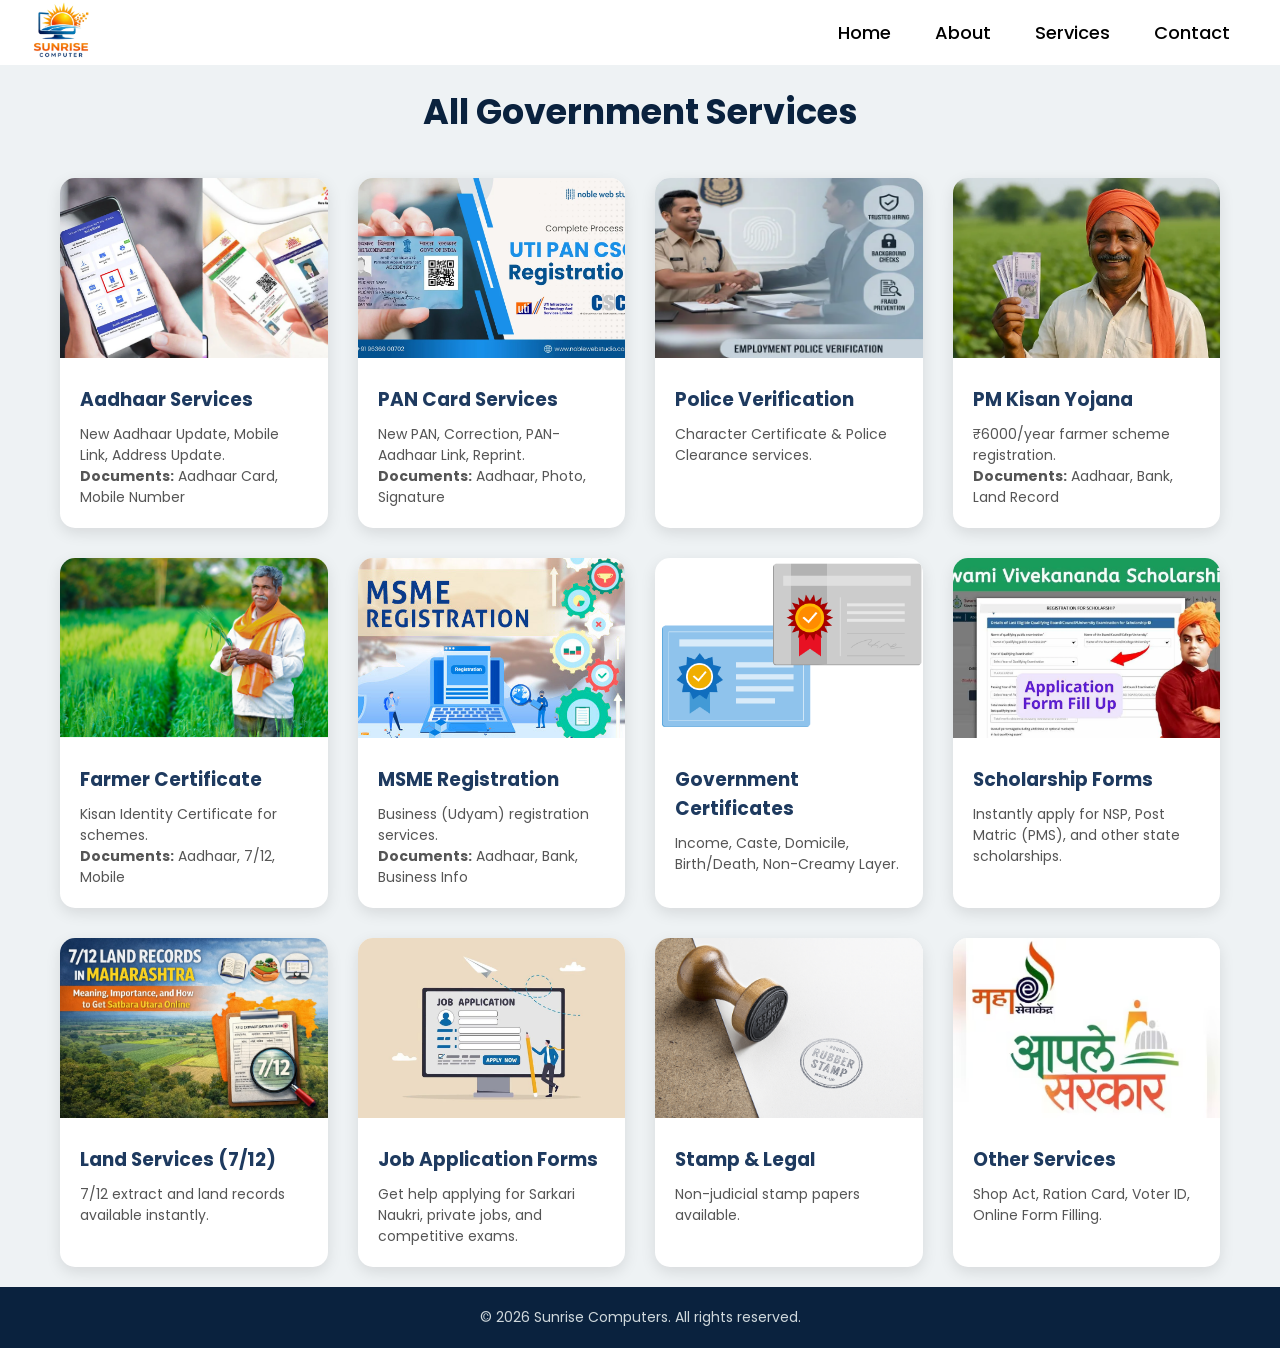
==== government.html @ 06006777 "revised design" ====
<!DOCTYPE html>
<html lang="en">

<head>
  <meta charset="UTF-8">
  <meta name="viewport" content="width=device-width, initial-scale=1.0">
  <title>Government Services - Sunrise Computers</title>
  <link rel="stylesheet" href="css/style.css">
  <link href="https://fonts.googleapis.com/css2?family=Poppins:wght@100;300;400;500;600;700&display=swap"
    rel="stylesheet">
</head>

<body>

  <!-- Navbar -->
  <header class="navbar">
    <img id="logo" src="img/logo.png" alt="logo">

    <nav class="nav-links">
      <a href="index.html">Home</a>
      <a href="index.html#about">About</a>
      <a href="index.html#services">Services</a>
      <a href="index.html#contact">Contact</a>
    </nav>
  </header>

  <!-- Government Services -->
  <section class="printing-grid">
    <h2 class="section-title">All Government Services</h2>

    <div class="printing-container">

      <!-- Aadhaar -->
      <div class="print-card">
        <img src="img/aadhar.jpg" alt="">
        <div class="card-content">
          <h3>Aadhaar Services</h3>
          <p>New Aadhaar Update, Mobile Link, Address Update.</p>
          <p><strong>Documents:</strong> Aadhaar Card, Mobile Number</p>
        </div>
      </div>

      <!-- PAN -->
      <div class="print-card">
        <img src="img/pan.jpg" alt="">
        <div class="card-content">
          <h3>PAN Card Services</h3>
          <p>New PAN, Correction, PAN-Aadhaar Link, Reprint.</p>
          <p><strong>Documents:</strong> Aadhaar, Photo, Signature</p>
        </div>
      </div>

      <!-- Police -->
      <div class="print-card">
        <img src="img/policeverification.jpg" alt="">
        <div class="card-content">
          <h3>Police Verification</h3>
          <p>Character Certificate & Police Clearance services.</p>
        </div>
      </div>

      <!-- PM Kisan -->
      <div class="print-card">
        <img src="img/pmkisan.jpg" alt="">
        <div class="card-content">
          <h3>PM Kisan Yojana</h3>
          <p>₹6000/year farmer scheme registration.</p>
          <p><strong>Documents:</strong> Aadhaar, Bank, Land Record</p>
        </div>
      </div>

      <!-- Farmer -->
      <div class="print-card">
        <img src="img/farmer-certificate.jpg" alt="">
        <div class="card-content">
          <h3>Farmer Certificate</h3>
          <p>Kisan Identity Certificate for schemes.</p>
          <p><strong>Documents:</strong> Aadhaar, 7/12, Mobile</p>
        </div>
      </div>

      <!-- MSME -->
      <div class="print-card">
        <img src="img/MSME-Registration-1-7-2020.jpg" alt="">
        <div class="card-content">
          <h3>MSME Registration</h3>
          <p>Business (Udyam) registration services.</p>
          <p><strong>Documents:</strong> Aadhaar, Bank, Business Info</p>
        </div>
      </div>


      <!-- Certificates -->
      <div class="print-card">
        <img src="img/certificates.png" alt="">
        <div class="card-content">
          <h3>Government Certificates</h3>
          <p>Income, Caste, Domicile, Birth/Death, Non-Creamy Layer.</p>
        </div>
      </div>

      <!-- Scholarship -->
      <div class="print-card">
        <img src="img/scholarship.jpg" alt="">
        <div class="card-content">
          <h3>Scholarship Forms</h3>
          <p>Instantly apply for NSP, Post Matric (PMS), and other state scholarships.</p>
        </div>
      </div>

      <!-- Land -->
      <div class="print-card">
        <img src="img/satbara.jpg" alt="">
        <div class="card-content">
          <h3>Land Services (7/12)</h3>
          <p>7/12 extract and land records available instantly.</p>
        </div>
      </div>

      <!-- Job application-->
      <div class="print-card">
        <img src="img/jobapplication.jpg" alt="">
        <div class="card-content">
          <h3>Job Application Forms</h3>
          <p>Get help applying for Sarkari Naukri, private jobs, and competitive exams.</p>
        </div>
      </div>

      <!-- Stamp -->
      <div class="print-card">
        <img src="img/stamp.jpg" alt="">
        <div class="card-content">
          <h3>Stamp & Legal</h3>
          <p>Non-judicial stamp papers available.</p>
        </div>
      </div>

      <!-- Other -->
      <div class="print-card">
        <img src="img/Aaple-Sarkar-portal.jpeg" alt="">
        <div class="card-content">
          <h3>Other Services</h3>
          <p>Shop Act, Ration Card, Voter ID, Online Form Filling.</p>
        </div>
      </div>

    </div>
  </section>

  <!-- Footer -->
  <footer class="footer">
    <p>© 2026 Sunrise Computers. All rights reserved.</p>
  </footer>
  
  <!-- Bottom nav for mobile -->
<nav class="bottom-nav">

  <a href="index.html#home" class="bottom-nav-item">
    <img src="img/home.svg" alt="">
    <span>Home</span>
  </a>

  <a href="index.html#about" class="bottom-nav-item">
    <img src="img/about-svgrepo-com.svg" alt="">
    <span>About</span>
  </a>

  <a href="index.html#services" class="bottom-nav-item">
    <img src="img/services.svg" alt="">
    <span>Services</span>
  </a>

  <a href="index.html#contact" class="bottom-nav-item">
    <img src="img/contact-book-svgrepo-com.svg" alt="">
    <span>Contact</span>
  </a>

</nav>

</body>

</html>
---- css/style.css ----
html {
  scroll-behavior: smooth;
}

/* Reset */
* {
  margin: 0;
  padding: 0;
  box-sizing: border-box;

}

/* Body */
body {
  background-color: #0a223e;
  color: white;
  overflow-x: hidden;
  font-family: 'Poppins', sans-serif;
  margin: 0;
}
html, body {
  overflow-x: hidden;
}
img {
  max-width: 100%;
  height: auto;
}

/* Navbar */
.navbar {
  display: flex;
  justify-content: space-between;
  align-items: center;
  padding: 0 30px;
  position: fixed;
  width: 100%;
  top: 0;
  background: #ffffff;
  z-index: 1000;
}

#logo {
  height: 65px;
}

/* Nav Links */
.nav-links a {
  margin: 0 20px;
  text-decoration: none;
  color: black;
  font-size: 18px;
  font-weight: 500;
}

.nav-links a:hover {
  color: #4db8ff;
}

/* UPDATES BAR */
.updates-bar {
  display: flex;
  align-items: center;
  background: #3f78a8;
  color: white;
  height: 40px;
  overflow: hidden;
  position: relative;
  top: 65px;
  /* EXACT navbar height */
  width: 100%;
  z-index: 999;

}

/* Left label */
.updates-label {
  background: #0a223e;
  padding: 0 15px;
  font-weight: bold;
  display: flex;
  align-items: center;
  height: 65%;
}

/* Wrapper */
.updates-wrapper {
  overflow: hidden;
  width: 100%;
  position: relative;
}

/* Moving text */
.updates-track {
  display: inline-block;
  white-space: nowrap;
  animation: scrollText 18s linear infinite;
}

.updates-track span {
  margin-right: 80px;
  font-size: 14px;
}

/* Animation */
@keyframes scrollText {
  0% {
    transform: translateX(60%);
  }

  100% {
    transform: translateX(-100%);
  }
}

.updates-wrapper:hover .updates-track {
  animation-play-state: paused;
}

/* ================= HERO SECTION ================= */
.hero {
  display: flex;
  align-items: center;
  justify-content: space-between;
  padding: 0 60px;
  height: calc(100vh - 65px);
  /* subtract navbar height */
  margin-top: 65px;
  /* push below navbar */
  position: relative;
  overflow: hidden;
}

/* Left */
.hero-left {
  max-width: 50%;
}

.hero-left h1 {
  font-size: 50px;
  margin-bottom: 20px;
  line-height: 1.0;
}

.hero-left p {
  font-size: 22px;
  margin-bottom: 30px;
  color: #cfd8dc;
}

/* Button */
.contact-us {
  background-color: #ffffff;
  padding: 8px 16px;
  font-weight: 400;
  border-radius: 5px;
  border: none;
  color: #3375b1;
  cursor: pointer;
  text-decoration: none;
  font-size: 15px;
  transition: all 0.3s ease;
  display: inline-block;
}

.contact-us:hover {
  transform: scale(1.03);
  background-color: #fd5a1b;
  color: white;
}

/* HERO SLIDER BACKGROUND */

/* Slides */
.hero-slide {
  position: absolute;
  width: 100%;
  height: 100%;
  background-size: cover;
  background-position: center;
  opacity: 0;
  transition: opacity 1s ease-in-out;
  top: 0;
  left: 0;
  z-index: 0;
}

.hero-slide.active {
  opacity: 1;
}

/* Overlay */
.hero-overlay {
  position: absolute;
  width: 100%;
  height: 100%;
  background: linear-gradient(to right,
      #22447eb6,
      rgba(10, 34, 62, 0.918));
  top: 0;
  left: 0;
  z-index: 1;
  pointer-events: none;
}

/* Keep your content above */
.hero-content {
  position: relative;
  z-index: 2;
  display: flex;
  align-items: center;
  justify-content: space-between;
  height: 100%;
  /* gap: 0px; */
}

/* Dots */
.dots {
  position: absolute;
  bottom: 25px;
  width: 100%;
  text-align: center;
  z-index: 3;
}

.dot {
  height: 10px;
  width: 10px;
  margin: 0 6px;
  display: inline-block;
  background: #bbb;
  border-radius: 50%;
  cursor: pointer;
}

.dot.active {
  background: white;
}

/* ================= ABOUT SECTION (SECOND PAGE) ================= */
/* About Section */
.about {
  background-color: #eef2f4;
  color: #333;
  padding: 70px 50px;
  min-height: 100vh;
  scroll-margin-top: 30px;
}

/* Main Blue Box */
.about-box {
  background: linear-gradient(135deg, #1e3a5f, #2b6cb0);
  padding: 40px;
  border-radius: 15px;
  max-width: 1100px;
  margin: auto;
  box-shadow: 0 10px 30px rgba(0, 0, 0, 0.5);
}

/* Inner Layout */
.about-content {
  display: flex;
  gap: 40px;
}

/* Left & Right */
.about-left,
.about-right {
  width: 50%;
}

/* Headings */
.about-box h3 {
  margin-bottom: 15px;
  font-size: 22px;
  color: #ffffff;
}

/* Text */
.about-box p {
  font-size: 15px;
  margin-bottom: 15px;
  color: #e0e0e0;
  line-height: 1.6;
}

/* FIX: Center headings */
.section-title {
  text-align: center;
  width: 100%;
  display: block;
  margin: 0 auto 40px;
  color: #0a223e;
  font-size: 35px;
}

/* ===== OWNER SECTION ===== */

/* ===== OWNER HORIZONTAL LAYOUT ===== */

.owner-box {
  display: flex;
  align-items: center;
  gap: 20px;
}
.owner-box h3{
  margin-bottom: 0;
}
/* IMAGE */
.owner-img {
  width: 210px;
  height: 260px;
  object-fit: cover;
  border-radius: 12px;
}

/* TEXT SIDE */
.owner-info {
  text-align: left;
}

/* NAME */
.owner-name {
  font-size: 20px;
  color: white;
  margin-bottom: 5px;
}

/* ROLE */
.owner-role {
  font-size: 13px;
  color: #cfd8dc;
  margin-bottom: 10px;
}

/* DESCRIPTION */
.owner-desc {
  font-size: 14px;
  color: #e0e0e0;
  line-height: 1.4;
}


/* Services section  */

.services-main {
  background: #0a223e;
  padding: 80px 60px;
  scroll-margin-top: 100px;
}

#title-ourservices {
  color: white;
}

.service-box-container {
  display: flex;
  gap: 30px;
  justify-content: center;
}

.service-box {
  width: 45%;
  background: #1e3a5f;
  padding: 40px;
  border-radius: 15px;
  text-align: center;
  box-shadow: 0 10px 25px rgba(0, 0, 0, 0.1);
  transition: 0.3s;
}

.service-box:hover {
  transform: translateY(-10px);
}

.service-box h3 {
  color: white;
  margin-bottom: 15px;
}

.service-box p {
  color: white;
  margin-bottom: 20px;
}

.service-btn {
  display: inline-block;
  padding: 10px 20px;
  background: #2b6cb0;
  color: white;
  border-radius: 5px;
  text-decoration: none;
}

.service-btn:hover {
  background: #fd5a1b;
}

/* GOVERNMENT PAGE */
.gov-section {
  background: #eef2f4;
  padding: 60px;
  height: calc(auto - 65px);
  /* subtract navbar height */
  margin-top: 25px;
}



/* PRINTING PAGE */
/* PRINTING GRID */
.printing-grid {
  background: #eef2f4;
  padding: 20px 60px;
  margin-top: 65px;
}

/* GRID */
.printing-container {
  display: grid;
  grid-template-columns: repeat(4, 1fr);
  gap: 30px;
  max-width: 1200px;
  margin: auto;
  background: #eef2f4;
}

/* CARD */
.print-card {
  background: white;
  border-radius: 15px;
  overflow: hidden;
  box-shadow: 0 5px 15px rgba(0, 0, 0, 0.1);
  transition: 0.3s;
}

/* IMAGE */
.print-card img {
  width: 100%;
  height: 180px;
  object-fit: cover;
}

/* CONTENT */
.card-content {
  padding: 20px;
}

.print-card h3 {
  margin-bottom: 10px;
  color: #1e3a5f;
}

.print-card p {
  color: #555;
  font-size: 14px;
}

/* HOVER */
.print-card:hover {
  transform: translateY(-10px);
  box-shadow: 0 15px 30px rgba(0, 0, 0, 0.2);
}

/* ================= CONTACT SECTION (FOURTH PAGE) ================= */
#contact {
  background-color: #eef2f4;
  color: #333;
  padding: 80px 60px;
  min-height: 100vh;
  scroll-margin-top: 20px;
}

/* Title */
.map-section {
  width: 50%;
}

#contact .section-title {
  text-align: center;
  font-size: 40px;
  margin-bottom: 50px;
  color: #1e3a5f;
}

/* Layout */
.contact-container {
  display: flex;
  gap: 40px;
  align-items: flex-start;
}

/* LEFT BOX */
.contact-box {
  width: 50%;
  background: #f5f7fa;
  padding: 40px;
  border-radius: 15px;
  box-shadow: 0 10px 25px rgba(0, 0, 0, 0.4);
  height: 300px;
}

/* Text inside box */
.contact-box p {
  font-size: 18px;
  margin-bottom: 18px;
  text-align: left;
  display: flex;
  align-items: center;
  gap: 10px;
}

/* First line (location highlight) */
.contact-box p:first-child {
  font-size: 20px;
  font-weight: bold;
  color: #1e3a5f;
}

/* RIGHT SIDE MAP */
.contact-map {
  height: 300px;
  border-radius: 15px;
  overflow: hidden;
  box-shadow: 0 10px 25px rgba(0, 0, 0, 0.4);
  /* position: relative; */
}

/* IMPORTANT: Make iframe fit properly */
.contact-map iframe {
  width: 100%;
  height: 100%;
  border: 0;
}

.map-btn-wrapper {
  display: flex;
  justify-content: flex-end;
  margin-top: 10px;
}

/* BUTTON STYLE */
.map-btn {
  background: #3d6bab;
  color: white;
  padding: 8px 14px;
  border-radius: 6px;
  text-decoration: none;
  font-weight: 500;
}

/* HOVER */
.map-btn:hover {
  background: #fd5a1b;
}

/*================ STAts Section ===============*/

/* STATS SECTION */
.stats-section {
  background: linear-gradient(to right,
      #0a223e,
      #3f78a8);
  padding: 80px 40px;
  text-align: center;
  color: white;

}


/* Container */
.stats-container {
  display: flex;
  justify-content: space-around;
  align-items: center;
  max-width: 1000px;
  margin: auto;
}

/* Each Box */
.stat-box h2 {
  font-size: 50px;
  font-weight: 700;
  margin-bottom: 10px;
}

.stat-box p {
  font-size: 18px;
  color: #d0dbe6;
}



/* ================= FOOTER ================= */
.footer {
  background-color: #0a223e;
  text-align: center;
  padding: 20px;
}


/* Text */
.footer p {
  font-size: 14px;
  color: #cfd8dc;
}

.bottom-nav {
  display: none;
}


/* WHATSAPP FLOAT BUTTON */
.whatsapp-float {
  position: fixed;
  bottom: 30px; /* above bottom nav */
  right: 20px;
  width: 60px;
  height: 60px;
  z-index: 1000;
}

.whatsapp-float img {
  width: 100%;
  height: 100%;
  border-radius: 50%;
  box-shadow: 0 5px 15px rgba(0,0,0,0.3);
}

/* Hover effect */
.whatsapp-float:hover {
  transform: scale(1.1);
  transition: 0.3s;
}

/* ================= MOBILE (MAX 600px) ================= */
@media (max-width: 600px) {

  /* Hide top nav links */
  .nav-links {
    display: none;
  }

  /* Bottom Nav */
  .bottom-nav {
    position: fixed;
    bottom: 0;
    left: 0;
    width: 100%;
    height: 65px;
    background: white;
    display: flex;
    justify-content: space-around;
    align-items: center;
    box-shadow: 0 -2px 10px rgba(0,0,0,0.1);
    z-index: 1000;
  }

  .bottom-nav-item {
    display: flex;
    flex-direction: column;
    align-items: center;
    text-decoration: none;
    color: #444;
    font-size: 12px;
  }

  .bottom-nav-item img {
    width: 20px;
    margin-bottom: 3px;
  }

  .bottom-nav-item.active {
    color: black;
  }

  /* IMPORTANT: prevent content hiding behind nav */
  body {
    padding-bottom: 70px;
  }

  /* ===== UPDATES BAR ===== */
  .updates-track span {
    font-size: 12px;
    margin-right: 40px;
  }
  .updates-bar {
  position: fixed;
  top: 65px;
}

  /* ===== HERO ===== */
  .hero {
    flex-direction: column;
    justify-content: center;
    align-items: center;
    padding: 0 20px;
    height: calc(100vh - 105px);
    text-align: center;
    margin-top: 105px;
    /* navbar (65) + updates bar (40) */
  }

  .hero-left {
    max-width: 100%;
    text-align: center;
  }

  .hero-left h1 {
    font-size: 34px;
    line-height: 1.2;
  }

  .hero-left p {
    font-size: 18px;
  }

  .hero-content {
    top: 0;
    flex-direction: column;
    text-align: center;
    justify-content: center;
  }

  .contact-us {
    margin-top: 10px;
  }

  .hero-slide {
    height: 100%;
  }

  /* ===== ABOUT ===== */
  .about {
    padding: 40px 20px;
    min-height: fit-content;
  }

  .about-content {
    flex-direction: column;
    gap: 20px;
  }

  .about-left,
  .about-right {
    width: 100%;
  }
   .about-box{
    padding: 40px 20px;
   }
   .about-box h3{
    font-size: 18px;
   }
  .about-box p {
    font-size: 12px;
  }

  /* ===== OWNER MOBILE FIX ===== */

.owner-box {
  flex-direction: column;
  text-align: center;
}

.owner-info {
  text-align: center;
}

.owner-img {
  width: 120px;
  height: 150px;
}

  /* ===== SERVICES ===== */
  .services-main {
    padding: 40px 20px;
  }

  .service-box-container {
    flex-direction: column;
  }

  .service-box {
    width: 100%;
  }

  .service-box p {
    font-size: 13px;
  }

  /* ===== PRINTING & GOV CARDS ===== */
  .printing-container {
    grid-template-columns: repeat(2, 1fr);
    gap: 15px;
  }
  .printing-grid{
    padding: 20px 20px;
  }

  .print-card img {
    height: 120px;
  }

  .print-card h3 {
    font-size: 14px;
  }

  .print-card p {
    font-size: 12px;
  }

  /* ===== CONTACT ===== */
  #contact {
    padding: 40px 20px;
  }
  #contact h2{
    font-size: 10px;
  }

  .contact-container {
    flex-direction: column;
  }

  .contact-box,
  .map-section {
    width: 100%;
  }

  .contact-box {
    height: auto;
  }

  .contact-box p {
    font-size: 15px;
  }

  /* ===== STATS ===== */
  .stats-section {
    padding: 50px 30px
  }

  .stats-container {
    flex-direction: row;
    gap: 20px;
  }

  .stat-box h2 {
    font-size: 28px;
  }

  .stat-box p {
    font-size: 12px;
  }

  @media (max-width: 600px) {
  .whatsapp-float {
    bottom: 90px; /* above bottom nav */
    right: 15px;
    width: 55px;
    height: 55px;
  }
}
  /* ===== GENERAL TEXT ===== */
  /* .section-title {
    font-size: 24px;
  } */

    .hero-content,
  .about-content,
  .contact-container {
    max-width: 100%;
    overflow: hidden;
  }


}


@media (hover: none) {
  .contact-us:hover,
  .service-box:hover,
  .print-card:hover,
  .service-btn:hover,
  .whatsapp-float:hover {
    transform: none;
    box-shadow: none;
  }
}
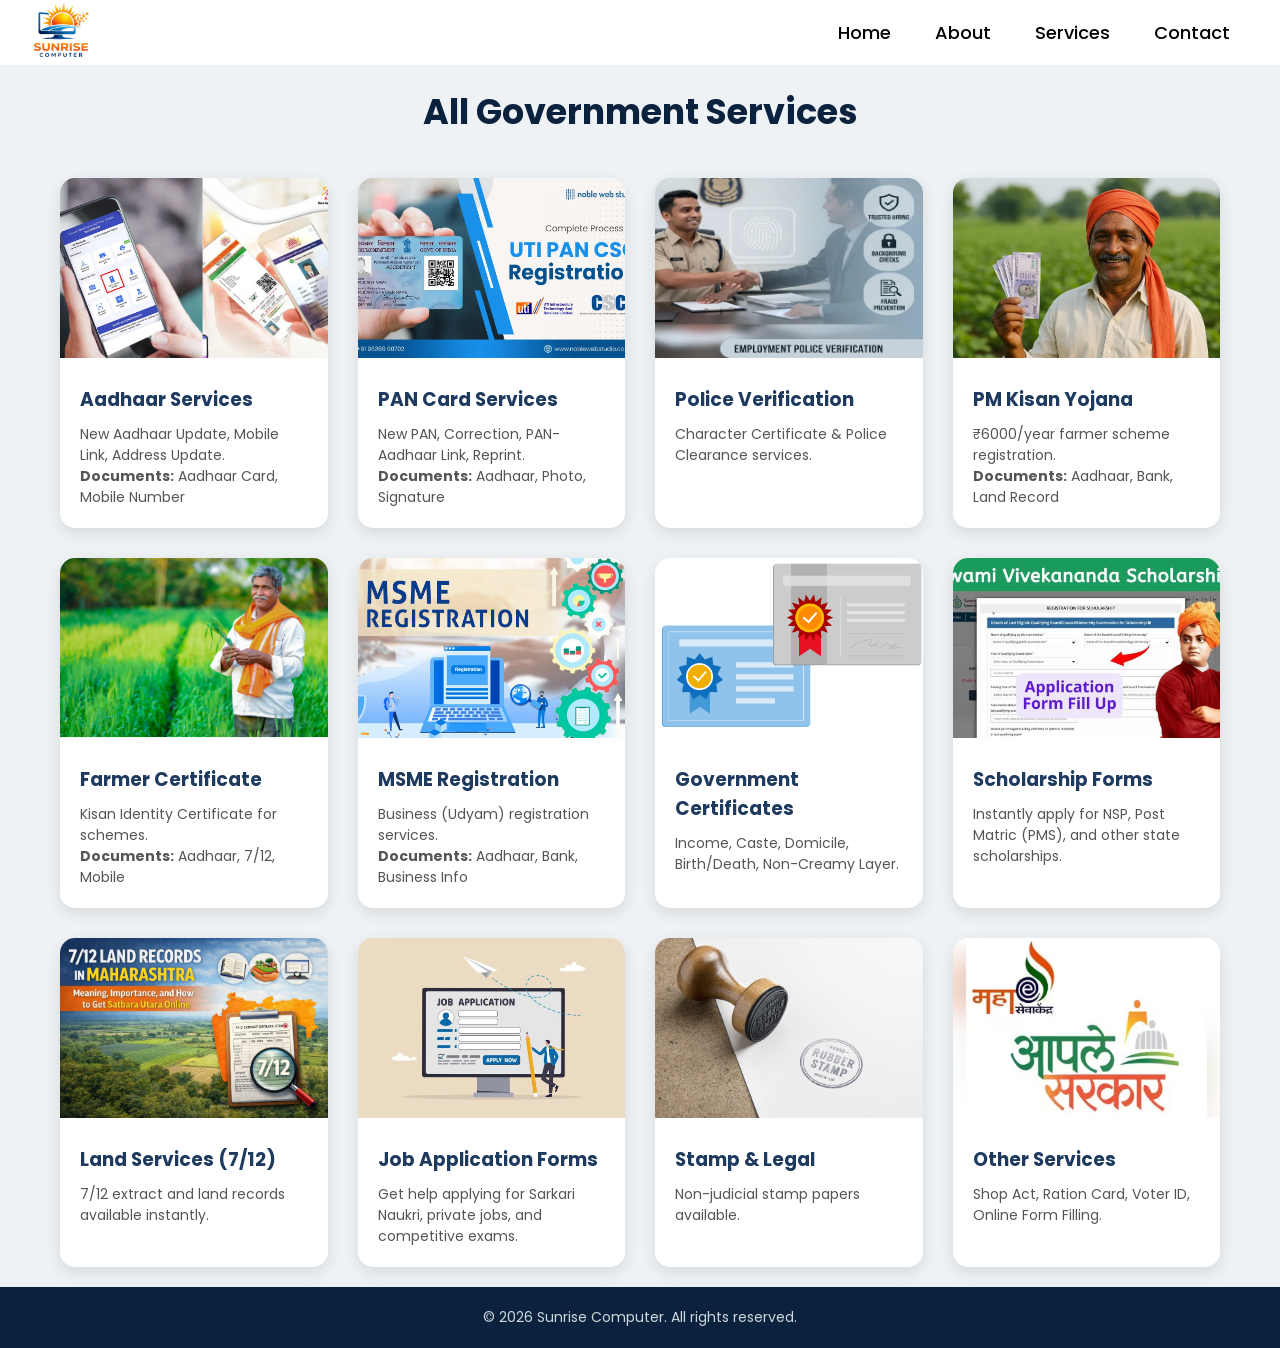
==== commit 71a9a5e6: "made design changes" ====
--- a/government.html
+++ b/government.html
@@ -4,7 +4,7 @@
 <head>
   <meta charset="UTF-8">
   <meta name="viewport" content="width=device-width, initial-scale=1.0">
-  <title>Government Services - Sunrise Computers</title>
+  <title>Government Services - Sunrise Computer</title>
   <link rel="stylesheet" href="css/style.css">
   <link href="https://fonts.googleapis.com/css2?family=Poppins:wght@100;300;400;500;600;700&display=swap"
     rel="stylesheet">
@@ -149,7 +149,7 @@
 
   <!-- Footer -->
   <footer class="footer">
-    <p>© 2026 Sunrise Computers. All rights reserved.</p>
+    <p>© 2026 Sunrise Computer. All rights reserved.</p>
   </footer>
   
   <!-- Bottom nav for mobile -->
--- a/css/style.css
+++ b/css/style.css
@@ -55,6 +55,9 @@
 .nav-links a:hover {
   color: #4db8ff;
 }
+.call-btn {
+  display: none;
+}
 
 /* UPDATES BAR */
 .updates-bar {
@@ -93,7 +96,7 @@
 .updates-track {
   display: inline-block;
   white-space: nowrap;
-  animation: scrollText 18s linear infinite;
+  animation: scrollText 20s linear infinite;
 }
 
 .updates-track span {
@@ -639,7 +642,15 @@
   .nav-links {
     display: none;
   }
-
+   .call-btn {
+    display: block;
+  background: #2b6cb0;
+  color: white;
+  padding: 6px 12px;
+  border-radius: 6px;
+  font-size: 13px;
+  text-decoration: none;
+}
   /* Bottom Nav */
   .bottom-nav {
     position: fixed;
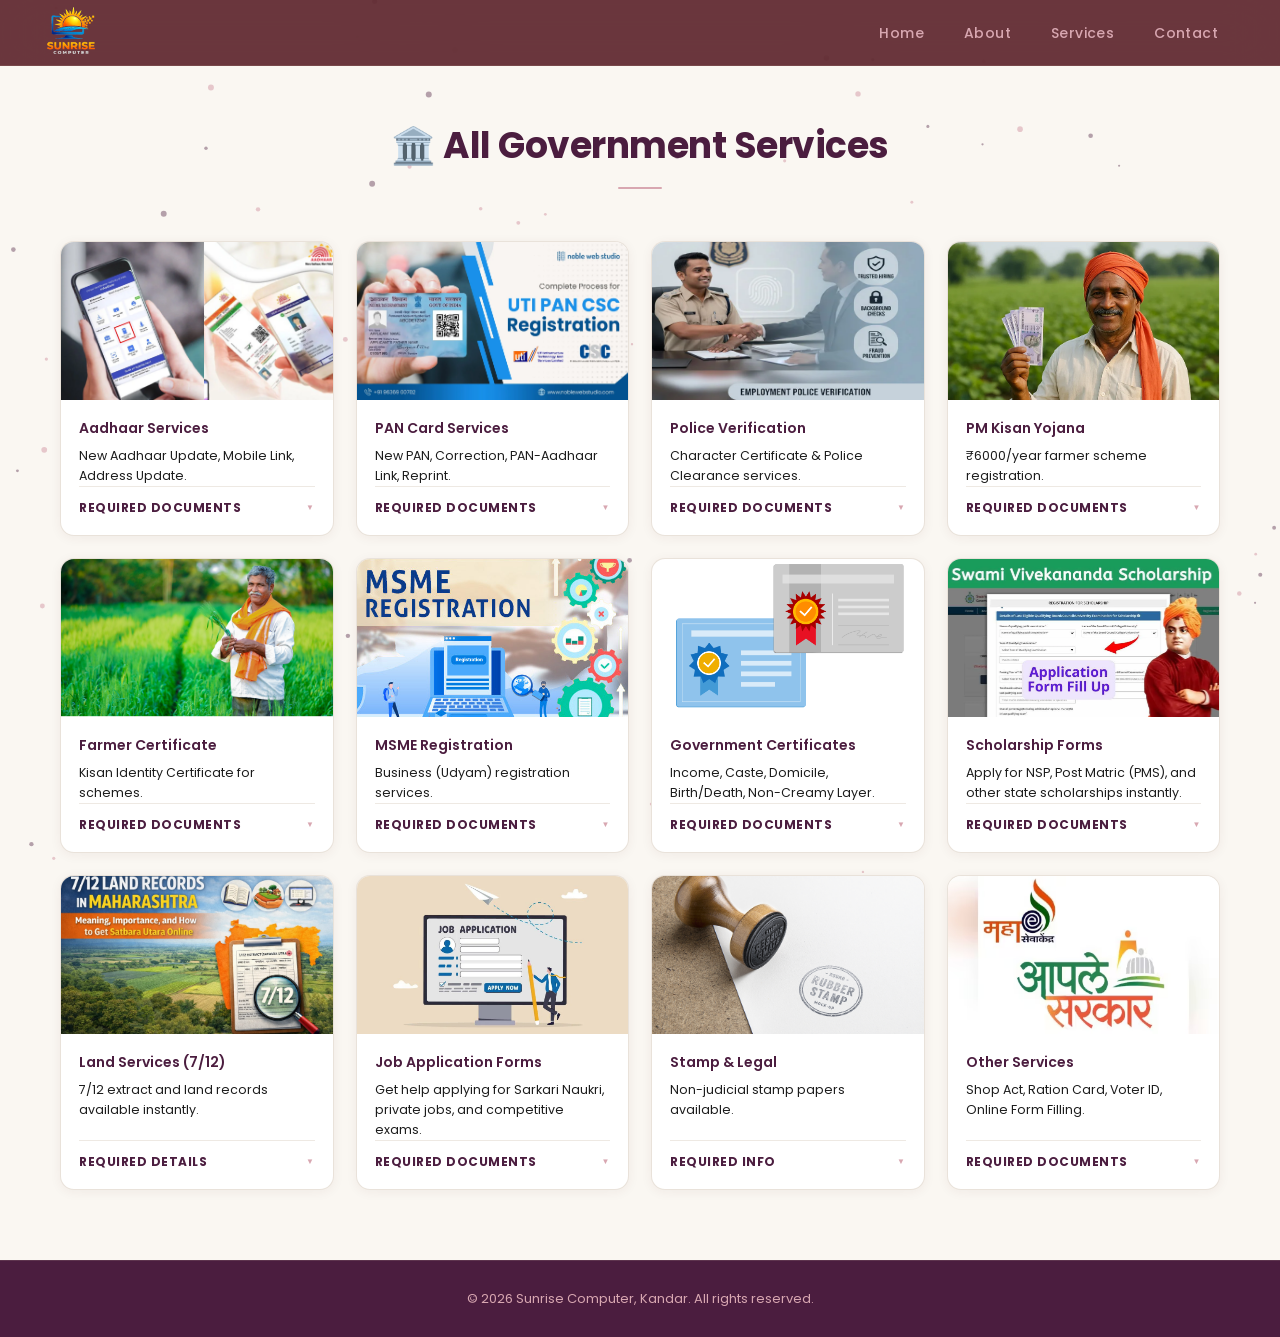
==== commit d709fc74: "changed colour pallete" ====
--- a/government.html
+++ b/government.html
@@ -4,143 +4,235 @@
 <head>
   <meta charset="UTF-8">
   <meta name="viewport" content="width=device-width, initial-scale=1.0">
-  <title>Government Services - Sunrise Computer</title>
+  <title>Government Services — Sunrise Computer, Kandar</title>
+  <meta name="description"
+    content="Government services at Sunrise Computer Kandar — Aadhaar, PAN, PM Kisan, MSME, Certificates, Scholarships, Police Verification and more.">
   <link rel="stylesheet" href="css/style.css">
-  <link href="https://fonts.googleapis.com/css2?family=Poppins:wght@100;300;400;500;600;700&display=swap"
-    rel="stylesheet">
+  <link href="https://fonts.googleapis.com/css2?family=Poppins:wght@300;400;500;600;700&display=swap" rel="stylesheet">
 </head>
 
 <body>
+
+  <!-- Gravity particles background canvas -->
+  <canvas id="gravity-bg"></canvas>
+
 
   <!-- Navbar -->
   <header class="navbar">
-    <img id="logo" src="img/logo.png" alt="logo">
-
+    <img id="logo" src="img/logo1.png" alt="Sunrise Computer Logo">
     <nav class="nav-links">
       <a href="index.html">Home</a>
       <a href="index.html#about">About</a>
       <a href="index.html#services">Services</a>
       <a href="index.html#contact">Contact</a>
     </nav>
+    <a href="tel:+919145193635" class="call-btn">📞 Call</a>
   </header>
 
-  <!-- Government Services -->
+  <!-- Government Services Grid -->
   <section class="printing-grid">
-    <h2 class="section-title">All Government Services</h2>
+    <h2 class="section-title" data-animate>🏛️ All Government Services</h2>
 
     <div class="printing-container">
 
       <!-- Aadhaar -->
-      <div class="print-card">
-        <img src="img/aadhar.jpg" alt="">
+      <div class="print-card" data-animate data-delay="1">
+        <img src="img/aadhar.jpg" alt="Aadhaar Services">
         <div class="card-content">
           <h3>Aadhaar Services</h3>
           <p>New Aadhaar Update, Mobile Link, Address Update.</p>
-          <p><strong>Documents:</strong> Aadhaar Card, Mobile Number</p>
+          <details class="card-details">
+            <summary>Required Documents</summary>
+            <ul>
+              <li>Aadhaar Card Copy</li>
+              <li>Linked Mobile Number</li>
+              <li>Proof of Identity/Address (for changes)</li>
+            </ul>
+          </details>
         </div>
       </div>
 
       <!-- PAN -->
-      <div class="print-card">
-        <img src="img/pan.jpg" alt="">
+      <div class="print-card" data-animate data-delay="2">
+        <img src="img/pan.jpg" alt="PAN Card Services">
         <div class="card-content">
           <h3>PAN Card Services</h3>
           <p>New PAN, Correction, PAN-Aadhaar Link, Reprint.</p>
-          <p><strong>Documents:</strong> Aadhaar, Photo, Signature</p>
+          <details class="card-details">
+            <summary>Required Documents</summary>
+            <ul>
+              <li>Aadhaar Card Copy</li>
+              <li>2 Passport Photos</li>
+              <li>Signature Scan</li>
+            </ul>
+          </details>
         </div>
       </div>
 
       <!-- Police -->
-      <div class="print-card">
-        <img src="img/policeverification.jpg" alt="">
+      <div class="print-card" data-animate data-delay="3">
+        <img src="img/policeverification.jpg" alt="Police Verification">
         <div class="card-content">
           <h3>Police Verification</h3>
           <p>Character Certificate & Police Clearance services.</p>
+          <details class="card-details">
+            <summary>Required Documents</summary>
+            <ul>
+              <li>Aadhaar Card</li>
+              <li>Ration Card / Address Proof</li>
+              <li>Passport size Photograph</li>
+            </ul>
+          </details>
         </div>
       </div>
 
       <!-- PM Kisan -->
-      <div class="print-card">
-        <img src="img/pmkisan.jpg" alt="">
+      <div class="print-card" data-animate data-delay="4">
+        <img src="img/pmkisan.jpg" alt="PM Kisan Yojana">
         <div class="card-content">
           <h3>PM Kisan Yojana</h3>
           <p>₹6000/year farmer scheme registration.</p>
-          <p><strong>Documents:</strong> Aadhaar, Bank, Land Record</p>
+          <details class="card-details">
+            <summary>Required Documents</summary>
+            <ul>
+              <li>Aadhaar Card</li>
+              <li>Farmer 7/12 Land Record</li>
+              <li>Bank Passbook & Linked Mobile</li>
+            </ul>
+          </details>
         </div>
       </div>
 
       <!-- Farmer -->
-      <div class="print-card">
-        <img src="img/farmer-certificate.jpg" alt="">
+      <div class="print-card" data-animate data-delay="1">
+        <img src="img/farmer-certificate.jpg" alt="Farmer Certificate">
         <div class="card-content">
           <h3>Farmer Certificate</h3>
           <p>Kisan Identity Certificate for schemes.</p>
-          <p><strong>Documents:</strong> Aadhaar, 7/12, Mobile</p>
+          <details class="card-details">
+            <summary>Required Documents</summary>
+            <ul>
+              <li>Aadhaar Card</li>
+              <li>7/12 & 8A Land Records</li>
+              <li>Mobile Number</li>
+            </ul>
+          </details>
         </div>
       </div>
 
       <!-- MSME -->
-      <div class="print-card">
-        <img src="img/MSME-Registration-1-7-2020.jpg" alt="">
+      <div class="print-card" data-animate data-delay="2">
+        <img src="img/MSME-Registration-1-7-2020.jpg" alt="MSME Registration">
         <div class="card-content">
           <h3>MSME Registration</h3>
           <p>Business (Udyam) registration services.</p>
-          <p><strong>Documents:</strong> Aadhaar, Bank, Business Info</p>
-        </div>
-      </div>
-
+          <details class="card-details">
+            <summary>Required Documents</summary>
+            <ul>
+              <li>Owner Aadhaar Card</li>
+              <li>PAN Card Copy</li>
+              <li>Business Bank Account Details</li>
+            </ul>
+          </details>
+        </div>
+      </div>
 
       <!-- Certificates -->
-      <div class="print-card">
-        <img src="img/certificates.png" alt="">
+      <div class="print-card" data-animate data-delay="3">
+        <img src="img/certificates.png" alt="Government Certificates">
         <div class="card-content">
           <h3>Government Certificates</h3>
           <p>Income, Caste, Domicile, Birth/Death, Non-Creamy Layer.</p>
+          <details class="card-details">
+            <summary>Required Documents</summary>
+            <ul>
+              <li>Aadhaar Card</li>
+              <li>Ration Card</li>
+              <li>Income/Education Records</li>
+            </ul>
+          </details>
         </div>
       </div>
 
       <!-- Scholarship -->
-      <div class="print-card">
-        <img src="img/scholarship.jpg" alt="">
+      <div class="print-card" data-animate data-delay="4">
+        <img src="img/scholarship.jpg" alt="Scholarship Forms">
         <div class="card-content">
           <h3>Scholarship Forms</h3>
-          <p>Instantly apply for NSP, Post Matric (PMS), and other state scholarships.</p>
+          <p>Apply for NSP, Post Matric (PMS), and other state scholarships instantly.</p>
+          <details class="card-details">
+            <summary>Required Documents</summary>
+            <ul>
+              <li>Aadhaar & Marksheets</li>
+              <li>Income Certificate</li>
+              <li>Caste Certificate</li>
+            </ul>
+          </details>
         </div>
       </div>
 
       <!-- Land -->
-      <div class="print-card">
-        <img src="img/satbara.jpg" alt="">
+      <div class="print-card" data-animate data-delay="1">
+        <img src="img/satbara.jpg" alt="Land Services 7/12">
         <div class="card-content">
           <h3>Land Services (7/12)</h3>
           <p>7/12 extract and land records available instantly.</p>
-        </div>
-      </div>
-
-      <!-- Job application-->
-      <div class="print-card">
-        <img src="img/jobapplication.jpg" alt="">
+          <details class="card-details">
+            <summary>Required Details</summary>
+            <ul>
+              <li>Land Survey Number / Gat Number</li>
+              <li>District, Taluka, and Village name</li>
+            </ul>
+          </details>
+        </div>
+      </div>
+
+      <!-- Job Application -->
+      <div class="print-card" data-animate data-delay="2">
+        <img src="img/jobapplication.jpg" alt="Job Application Forms">
         <div class="card-content">
           <h3>Job Application Forms</h3>
           <p>Get help applying for Sarkari Naukri, private jobs, and competitive exams.</p>
+          <details class="card-details">
+            <summary>Required Documents</summary>
+            <ul>
+              <li>Educational Marksheets</li>
+              <li>Aadhaar Copy</li>
+              <li>Photo & Signature scans</li>
+            </ul>
+          </details>
         </div>
       </div>
 
       <!-- Stamp -->
-      <div class="print-card">
-        <img src="img/stamp.jpg" alt="">
+      <div class="print-card" data-animate data-delay="3">
+        <img src="img/stamp.jpg" alt="Stamp and Legal">
         <div class="card-content">
           <h3>Stamp & Legal</h3>
           <p>Non-judicial stamp papers available.</p>
-        </div>
-      </div>
-
-      <!-- Other -->
-      <div class="print-card">
-        <img src="img/Aaple-Sarkar-portal.jpeg" alt="">
+          <details class="card-details">
+            <summary>Required Info</summary>
+            <ul>
+              <li>Aadhaar details of both parties</li>
+              <li>Purpose of Stamp / Agreement</li>
+            </ul>
+          </details>
+        </div>
+      </div>
+
+      <!-- Other Services -->
+      <div class="print-card" data-animate data-delay="4">
+        <img src="img/Aaple-Sarkar-portal.jpeg" alt="Other Services">
         <div class="card-content">
           <h3>Other Services</h3>
           <p>Shop Act, Ration Card, Voter ID, Online Form Filling.</p>
+          <details class="card-details">
+            <summary>Required Documents</summary>
+            <ul>
+              <li>Aadhaar & identity cards</li>
+              <li>Relevant business / residential proof</li>
+            </ul>
+          </details>
         </div>
       </div>
 
@@ -149,34 +241,26 @@
 
   <!-- Footer -->
   <footer class="footer">
-    <p>© 2026 Sunrise Computer. All rights reserved.</p>
+    <p>© 2026 Sunrise Computer, Kandar. All rights reserved.</p>
   </footer>
-  
-  <!-- Bottom nav for mobile -->
-<nav class="bottom-nav">
-
-  <a href="index.html#home" class="bottom-nav-item">
-    <img src="img/home.svg" alt="">
-    <span>Home</span>
-  </a>
-
-  <a href="index.html#about" class="bottom-nav-item">
-    <img src="img/about-svgrepo-com.svg" alt="">
-    <span>About</span>
-  </a>
-
-  <a href="index.html#services" class="bottom-nav-item">
-    <img src="img/services.svg" alt="">
-    <span>Services</span>
-  </a>
-
-  <a href="index.html#contact" class="bottom-nav-item">
-    <img src="img/contact-book-svgrepo-com.svg" alt="">
-    <span>Contact</span>
-  </a>
-
-</nav>
-
+
+  <!-- Mobile Bottom Nav -->
+  <nav class="bottom-nav">
+    <a href="index.html#home" class="bottom-nav-item">
+      <img src="img/home.svg" alt=""><span>Home</span>
+    </a>
+    <a href="index.html#about" class="bottom-nav-item">
+      <img src="img/about-svgrepo-com.svg" alt=""><span>About</span>
+    </a>
+    <a href="index.html#services" class="bottom-nav-item active">
+      <img src="img/services.svg" alt=""><span>Services</span>
+    </a>
+    <a href="index.html#contact" class="bottom-nav-item">
+      <img src="img/contact-book-svgrepo-com.svg" alt=""><span>Contact</span>
+    </a>
+  </nav>
+
+  <script src="js/script.js"></script>
 </body>
 
 </html>
--- a/css/style.css
+++ b/css/style.css
@@ -1,110 +1,323 @@
+/* ============================================
+   SUNRISE COMPUTER — PREMIUM LUXURY REDESIGN
+   Palette: #4B1D3F · #E8D9C1 · #D8A7B1 · #1B1B1B
+   ============================================ */
+
+/* ===== VARIABLES ===== */
+:root {
+  --wine: #4B1D3F;
+  /* Burgundy */
+  --wine-mid: #1B1B1B;
+  /* Off Black */
+  --taupe: #D8A7B1;
+  /* Rose Smoke */
+  --cream: #E8D9C1;
+  /* Nude */
+  --cream-soft: #FAF7F2;
+  /* Cream soft light bg */
+  --gold: #D8A7B1;
+  /* Accent / gold accent role using Rose Smoke */
+  --white: #ffffff;
+
+  --text-on-dark: #E8D9C1;
+  --text-sub-dark: #D8A7B1;
+  --text-on-light: #4B1D3F;
+  --text-sub-light: #1B1B1B;
+
+  --radius: 14px;
+  --ease: cubic-bezier(0.4, 0, 0.2, 1);
+  --trans: 0.35s var(--ease);
+}
+
+/* ===== BASE ===== */
 html {
   scroll-behavior: smooth;
 }
 
-/* Reset */
 * {
   margin: 0;
   padding: 0;
   box-sizing: border-box;
-
-}
-
-/* Body */
+}
+
 body {
-  background-color: #0a223e;
-  color: white;
+  background: var(--cream-soft);
+  color: var(--text-on-light);
+  font-family: 'Poppins', sans-serif;
   overflow-x: hidden;
-  font-family: 'Poppins', sans-serif;
-  margin: 0;
-}
-html, body {
+}
+
+html,
+body {
   overflow-x: hidden;
 }
+
 img {
   max-width: 100%;
   height: auto;
 }
 
-/* Navbar */
+::-webkit-scrollbar {
+  width: 5px;
+}
+
+::-webkit-scrollbar-track {
+  background: var(--wine);
+}
+
+::-webkit-scrollbar-thumb {
+  background: var(--gold);
+  border-radius: 3px;
+}
+
+/* ============================================
+   ░░░ LOADER / SPLASH SCREEN ░░░
+   ============================================ */
+.loader-screen {
+  position: fixed;
+  inset: 0;
+  background: rgba(86, 28, 36, 1);
+  ;
+  z-index: 9999;
+  display: flex;
+  align-items: center;
+  justify-content: center;
+  flex-direction: column;
+  transition: opacity 0.75s var(--ease), visibility 0.75s var(--ease);
+  overflow: hidden;
+}
+
+/* Clean space behind loader */
+
+
+.loader-screen.loader-exit {
+  opacity: 0;
+  visibility: hidden;
+  pointer-events: none;
+}
+
+.loader-content {
+  display: flex;
+  flex-direction: column;
+  align-items: center;
+  gap: 10px;
+  position: relative;
+  z-index: 1;
+}
+
+.loader-logo {
+  width: 120px;
+  height: 120px;
+  object-fit: contain;
+  border-radius: 16px;
+  margin-bottom: 16px;
+  filter: brightness(1.1) drop-shadow(0 0 20px rgba(212, 170, 112, 0.5));
+  animation: loaderLogoPulse 3s ease-in-out infinite;
+}
+
+@keyframes loaderLogoPulse {
+
+  0%,
+  100% {
+    transform: scale(1);
+    filter: brightness(1.1) drop-shadow(0 0 20px rgba(212, 170, 112, 0.5));
+  }
+
+  50% {
+    transform: scale(1.05);
+    filter: brightness(1.2) drop-shadow(0 0 30px rgba(212, 170, 112, 0.7));
+  }
+}
+
+.loader-title {
+  font-size: 32px;
+  font-weight: 700;
+  letter-spacing: 5px;
+  color: var(--cream);
+  text-transform: uppercase;
+  text-align: center;
+}
+
+.loader-subtitle {
+  font-size: 12px;
+  font-weight: 400;
+  letter-spacing: 6px;
+  color: var(--taupe);
+  text-transform: uppercase;
+  margin-bottom: 40px;
+}
+
+/* Progress bar track */
+.loader-bar-wrapper {
+  width: 280px;
+  height: 2px;
+  background: rgba(232, 216, 196, 0.15);
+  border-radius: 2px;
+  overflow: hidden;
+  position: relative;
+}
+
+/* Progress bar fill */
+.loader-bar-fill {
+  height: 100%;
+  width: 0%;
+  background: linear-gradient(90deg, var(--gold), var(--cream));
+  border-radius: 2px;
+  transition: width 0.04s linear;
+  box-shadow: 0 0 12px rgba(212, 170, 112, 0.6);
+}
+
+/* Shimmering glow on the bar */
+.loader-bar-fill::after {
+  content: '';
+  position: absolute;
+  top: 0;
+  right: 0;
+  width: 40px;
+  height: 100%;
+  background: linear-gradient(to right, transparent, rgba(255, 255, 255, 0.5), transparent);
+  animation: barShimmer 1.2s ease-in-out infinite;
+}
+
+@keyframes barShimmer {
+  0% {
+    opacity: 0;
+    transform: translateX(-20px);
+  }
+
+  50% {
+    opacity: 1;
+  }
+
+  100% {
+    opacity: 0;
+    transform: translateX(20px);
+  }
+}
+
+.loader-percent {
+  font-size: 12px;
+  color: var(--taupe);
+  letter-spacing: 2px;
+  margin-top: 10px;
+  font-weight: 500;
+}
+
+/* ============================================
+   NAVBAR
+   ============================================ */
 .navbar {
   display: flex;
   justify-content: space-between;
   align-items: center;
-  padding: 0 30px;
+  padding: 0 44px;
   position: fixed;
   width: 100%;
   top: 0;
-  background: #ffffff;
+  height: 66px;
+  background: rgba(86, 28, 36, 0.88);
+  backdrop-filter: blur(24px);
+  -webkit-backdrop-filter: blur(24px);
+  border-bottom: 1px solid rgba(199, 183, 163, 0.15);
   z-index: 1000;
+  transition: background var(--trans), box-shadow var(--trans);
+}
+
+.navbar.scrolled {
+  background: rgba(86, 28, 36, 0.98);
+  box-shadow: 0 2px 30px rgba(0, 0, 0, 0.4);
 }
 
 #logo {
-  height: 65px;
-}
-
-/* Nav Links */
+  height: 52px;
+  filter: brightness(1.05);
+}
+
 .nav-links a {
-  margin: 0 20px;
+  margin: 0 18px;
   text-decoration: none;
-  color: black;
-  font-size: 18px;
+  color: var(--taupe);
+  font-size: 14px;
   font-weight: 500;
+  letter-spacing: 0.4px;
+  position: relative;
+  transition: color var(--trans);
+}
+
+.nav-links a::after {
+  content: '';
+  position: absolute;
+  bottom: -4px;
+  left: 0;
+  width: 0;
+  height: 1.5px;
+  background: var(--gold);
+  border-radius: 1px;
+  transition: width var(--trans);
 }
 
 .nav-links a:hover {
-  color: #4db8ff;
-}
+  color: var(--cream);
+}
+
+.nav-links a:hover::after {
+  width: 100%;
+}
+
 .call-btn {
   display: none;
 }
 
-/* UPDATES BAR */
+/* ============================================
+   UPDATES TICKER
+   ============================================ */
 .updates-bar {
   display: flex;
   align-items: center;
-  background: #3f78a8;
-  color: white;
-  height: 40px;
+  background: var(--wine-mid);
+  height: 36px;
   overflow: hidden;
   position: relative;
-  top: 65px;
-  /* EXACT navbar height */
+  top: 66px;
   width: 100%;
   z-index: 999;
-
-}
-
-/* Left label */
+  border-bottom: 1px solid rgba(212, 170, 112, 0.2);
+}
+
 .updates-label {
-  background: #0a223e;
-  padding: 0 15px;
-  font-weight: bold;
+  background: var(--gold);
+  color: var(--wine);
+  padding: 0 14px;
+  font-weight: 700;
+  font-size: 11px;
   display: flex;
   align-items: center;
-  height: 65%;
-}
-
-/* Wrapper */
+  height: 100%;
+  white-space: nowrap;
+  letter-spacing: 1px;
+  text-transform: uppercase;
+}
+
 .updates-wrapper {
   overflow: hidden;
   width: 100%;
-  position: relative;
-}
-
-/* Moving text */
+  -webkit-mask-image: linear-gradient(to right, transparent, black 5%, black 95%, transparent);
+  mask-image: linear-gradient(to right, transparent, black 5%, black 95%, transparent);
+}
+
 .updates-track {
   display: inline-block;
   white-space: nowrap;
-  animation: scrollText 20s linear infinite;
+  animation: scrollText 28s linear infinite;
 }
 
 .updates-track span {
-  margin-right: 80px;
-  font-size: 14px;
-}
-
-/* Animation */
+  margin-right: 90px;
+  font-size: 12px;
+  color: var(--cream);
+  letter-spacing: 0.3px;
+}
+
 @keyframes scrollText {
   0% {
     transform: translateX(60%);
@@ -119,61 +332,108 @@
   animation-play-state: paused;
 }
 
-/* ================= HERO SECTION ================= */
+/* ============================================
+   HERO — DARK FULL SCREEN
+   ============================================ */
 .hero {
   display: flex;
   align-items: center;
-  justify-content: space-between;
-  padding: 0 60px;
-  height: calc(100vh - 65px);
-  /* subtract navbar height */
-  margin-top: 65px;
-  /* push below navbar */
+  padding: 0 80px;
+  height: 100vh;
+  margin-top: 66px;
   position: relative;
   overflow: hidden;
-}
-
-/* Left */
-.hero-left {
-  max-width: 50%;
-}
-
-.hero-left h1 {
-  font-size: 50px;
-  margin-bottom: 20px;
-  line-height: 1.0;
-}
-
-.hero-left p {
-  font-size: 22px;
-  margin-bottom: 30px;
-  color: #cfd8dc;
-}
-
-/* Button */
-.contact-us {
-  background-color: #ffffff;
-  padding: 8px 16px;
-  font-weight: 400;
-  border-radius: 5px;
-  border: none;
-  color: #3375b1;
-  cursor: pointer;
-  text-decoration: none;
-  font-size: 15px;
-  transition: all 0.3s ease;
-  display: inline-block;
-}
-
-.contact-us:hover {
-  transform: scale(1.03);
-  background-color: #fd5a1b;
-  color: white;
-}
-
-/* HERO SLIDER BACKGROUND */
-
-/* Slides */
+  background: var(--wine);
+}
+
+/* ---- Animated Background ---- */
+.hero-bg-animation {
+  position: absolute;
+  inset: 0;
+  z-index: 0;
+  pointer-events: none;
+  overflow: hidden;
+}
+
+
+
+/* Glowing blobs */
+.blob {
+  position: absolute;
+  border-radius: 50%;
+  filter: blur(100px);
+  opacity: 0.45;
+  will-change: transform;
+}
+
+.blob-1 {
+  width: 600px;
+  height: 600px;
+  background: radial-gradient(circle, #6D2932 0%, transparent 70%);
+  top: -150px;
+  right: -120px;
+  animation: blobFloat1 14s ease-in-out infinite alternate;
+}
+
+.blob-2 {
+  width: 400px;
+  height: 400px;
+  background: radial-gradient(circle, rgba(212, 170, 112, 0.15) 0%, transparent 70%);
+  bottom: -80px;
+  left: -60px;
+  animation: blobFloat2 10s ease-in-out infinite alternate;
+}
+
+.blob-3 {
+  width: 280px;
+  height: 280px;
+  background: radial-gradient(circle, #6D2932 0%, transparent 70%);
+  top: 50%;
+  left: 45%;
+  animation: blobFloat3 18s ease-in-out infinite alternate;
+}
+
+@keyframes blobFloat1 {
+  0% {
+    transform: translate(0, 0) scale(1);
+  }
+
+  100% {
+    transform: translate(-40px, 80px) scale(1.1);
+  }
+}
+
+@keyframes blobFloat2 {
+  0% {
+    transform: translate(0, 0) scale(1);
+  }
+
+  100% {
+    transform: translate(50px, -50px) scale(1.12);
+  }
+}
+
+@keyframes blobFloat3 {
+  0% {
+    transform: translate(0, 0) scale(1);
+  }
+
+  100% {
+    transform: translate(-30px, 40px) scale(0.9);
+  }
+}
+
+/* Dot grid */
+.hero-bg-animation::after {
+  content: '';
+  position: absolute;
+  inset: 0;
+  background-image: radial-gradient(circle, rgba(232, 216, 196, 0.1) 1px, transparent 1px);
+  background-size: 36px 36px;
+  z-index: 1;
+}
+
+/* Hero Slide Show Layout */
 .hero-slide {
   position: absolute;
   width: 100%;
@@ -181,488 +441,1036 @@
   background-size: cover;
   background-position: center;
   opacity: 0;
-  transition: opacity 1s ease-in-out;
+  transition: opacity 1.2s ease-in-out;
   top: 0;
   left: 0;
   z-index: 0;
+  transform: scale(1.08);
+  display: block;
 }
 
 .hero-slide.active {
   opacity: 1;
-}
-
-/* Overlay */
+  animation: kenBurns 10s ease-in-out infinite alternate;
+}
+
+@keyframes kenBurns {
+  0% {
+    transform: scale(1.08);
+  }
+
+  100% {
+    transform: scale(1.0);
+  }
+}
+
 .hero-overlay {
   position: absolute;
-  width: 100%;
-  height: 100%;
-  background: linear-gradient(to right,
-      #22447eb6,
-      rgba(10, 34, 62, 0.918));
-  top: 0;
-  left: 0;
+  inset: 0;
+  background: rgba(27, 27, 27, 0.7);
+  /* Dark overlay for readability */
   z-index: 1;
   pointer-events: none;
-}
-
-/* Keep your content above */
+  display: block;
+}
+
+.hero-glow-orb {
+  display: none;
+}
+
+.dots {
+  position: absolute;
+  bottom: 34px;
+  width: 100%;
+  text-align: center;
+  z-index: 3;
+  display: block;
+}
+
+.dot {
+  height: 8px;
+  width: 8px;
+  margin: 0 5px;
+  display: inline-block;
+  background: rgba(232, 216, 196, 0.45);
+  border-radius: 50%;
+  cursor: pointer;
+  transition: all var(--trans);
+}
+
+.dot.active {
+  background: var(--gold);
+  width: 24px;
+  border-radius: 4px;
+  box-shadow: 0 0 8px var(--gold);
+}
+
+
 .hero-content {
   position: relative;
   z-index: 2;
   display: flex;
   align-items: center;
-  justify-content: space-between;
   height: 100%;
-  /* gap: 0px; */
-}
-
-/* Dots */
-.dots {
+  width: 100%;
+}
+
+.hero-left {
+  max-width: 620px;
+}
+
+/* Eyebrow tag */
+.hero-tag {
+  display: inline-flex;
+  align-items: center;
+  gap: 8px;
+  background: rgba(212, 170, 112, 0.12);
+  border: 1px solid rgba(212, 170, 112, 0.35);
+  color: var(--gold);
+  font-size: 11px;
+  font-weight: 600;
+  letter-spacing: 2px;
+  text-transform: uppercase;
+  padding: 6px 18px;
+  border-radius: 50px;
+  margin-bottom: 28px;
+}
+
+.hero-left h1 {
+  font-size: 62px;
+  font-weight: 700;
+  line-height: 1.05;
+  margin-bottom: 22px;
+  color: var(--cream);
+  letter-spacing: -1.5px;
+}
+
+.hero-left h1 span {
+  color: var(--gold);
+}
+
+.hero-left p {
+  font-size: 16px;
+  margin-bottom: 44px;
+  color: var(--cream);
+  line-height: 1.8;
+  max-width: 480px;
+}
+
+.contact-us {
+  display: inline-flex;
+  align-items: center;
+  gap: 8px;
+  background: var(--gold);
+  color: var(--wine);
+  padding: 15px 36px;
+  font-weight: 700;
+  font-size: 13px;
+  letter-spacing: 0.5px;
+  border-radius: 50px;
+  text-decoration: none;
+  transition: all var(--trans);
+  box-shadow: 0 4px 24px rgba(212, 170, 112, 0.4);
+  position: relative;
+  overflow: hidden;
+}
+
+.contact-us::before {
+  content: '';
   position: absolute;
-  bottom: 25px;
-  width: 100%;
-  text-align: center;
+  top: -50%;
+  left: -60%;
+  width: 50%;
+  height: 200%;
+  background: rgba(255, 255, 255, 0.3);
+  transform: skewX(-20deg);
+  transition: left 0.5s ease;
+}
+
+.contact-us:hover::before {
+  left: 140%;
+}
+
+.contact-us:hover {
+  background: var(--cream);
+  transform: translateY(-3px);
+  box-shadow: 0 12px 36px rgba(212, 170, 112, 0.5);
+}
+
+/* Scroll hint */
+.scroll-hint {
+  position: absolute;
+  bottom: 34px;
+  left: 50%;
+  transform: translateX(-50%);
   z-index: 3;
-}
-
-.dot {
-  height: 10px;
-  width: 10px;
-  margin: 0 6px;
-  display: inline-block;
-  background: #bbb;
-  border-radius: 50%;
-  cursor: pointer;
-}
-
-.dot.active {
-  background: white;
-}
-
-/* ================= ABOUT SECTION (SECOND PAGE) ================= */
-/* About Section */
-.about {
-  background-color: #eef2f4;
-  color: #333;
-  padding: 70px 50px;
-  min-height: 100vh;
-  scroll-margin-top: 30px;
-}
-
-/* Main Blue Box */
-.about-box {
-  background: linear-gradient(135deg, #1e3a5f, #2b6cb0);
-  padding: 40px;
-  border-radius: 15px;
-  max-width: 1100px;
-  margin: auto;
-  box-shadow: 0 10px 30px rgba(0, 0, 0, 0.5);
-}
-
-/* Inner Layout */
-.about-content {
-  display: flex;
-  gap: 40px;
-}
-
-/* Left & Right */
-.about-left,
-.about-right {
-  width: 50%;
-}
-
-/* Headings */
-.about-box h3 {
-  margin-bottom: 15px;
-  font-size: 22px;
-  color: #ffffff;
-}
-
-/* Text */
-.about-box p {
-  font-size: 15px;
-  margin-bottom: 15px;
-  color: #e0e0e0;
-  line-height: 1.6;
-}
-
-/* FIX: Center headings */
+  display: flex;
+  flex-direction: column;
+  align-items: center;
+  gap: 8px;
+  color: var(--taupe);
+  font-size: 10px;
+  letter-spacing: 2px;
+  text-transform: uppercase;
+}
+
+.scroll-hint-line {
+  width: 1px;
+  height: 48px;
+  background: linear-gradient(to bottom, var(--gold), transparent);
+  animation: scrollDrop 1.8s ease-in-out infinite;
+}
+
+@keyframes scrollDrop {
+
+  0%,
+  100% {
+    transform: scaleY(1) translateY(0);
+    opacity: 1;
+  }
+
+  50% {
+    transform: scaleY(0.5) translateY(10px);
+    opacity: 0.3;
+  }
+}
+
+/* ============================================
+   SCROLL REVEAL
+   ============================================ */
+[data-animate] {
+  opacity: 0;
+  transform: translateY(36px);
+  transition: opacity 0.65s var(--ease), transform 0.65s var(--ease);
+}
+
+[data-animate].animate-in {
+  opacity: 1;
+  transform: translateY(0);
+}
+
+[data-animate="left"] {
+  transform: translateX(-45px);
+}
+
+[data-animate="left"].animate-in {
+  transform: translateX(0);
+}
+
+[data-animate="right"] {
+  transform: translateX(45px);
+}
+
+[data-animate="right"].animate-in {
+  transform: translateX(0);
+}
+
+[data-animate="scale"] {
+  transform: scale(0.88);
+  opacity: 0;
+}
+
+[data-animate="scale"].animate-in {
+  transform: scale(1);
+  opacity: 1;
+}
+
+[data-delay="1"] {
+  transition-delay: 0.08s;
+}
+
+[data-delay="2"] {
+  transition-delay: 0.16s;
+}
+
+[data-delay="3"] {
+  transition-delay: 0.24s;
+}
+
+[data-delay="4"] {
+  transition-delay: 0.32s;
+}
+
+[data-delay="5"] {
+  transition-delay: 0.40s;
+}
+
+[data-delay="6"] {
+  transition-delay: 0.48s;
+}
+
+/* ============================================
+   SECTION TITLE — SHARED
+   ============================================ */
 .section-title {
   text-align: center;
   width: 100%;
   display: block;
-  margin: 0 auto 40px;
-  color: #0a223e;
-  font-size: 35px;
-}
-
-/* ===== OWNER SECTION ===== */
-
-/* ===== OWNER HORIZONTAL LAYOUT ===== */
+  margin: 0 auto 52px;
+  font-size: 36px;
+  font-weight: 700;
+  letter-spacing: -0.5px;
+}
+
+.section-title::after {
+  content: '';
+  display: block;
+  width: 44px;
+  height: 2px;
+  background: var(--gold);
+  border-radius: 1px;
+  margin: 14px auto 0;
+}
+
+.section-title.light {
+  color: var(--cream);
+}
+
+/* ============================================
+   ABOUT — LIGHT / CREAM
+   ============================================ */
+.about {
+  background: var(--cream-soft);
+  padding: 100px 60px;
+  scroll-margin-top: 66px;
+  position: relative;
+  overflow: hidden;
+}
+
+.about::before {
+  content: '';
+  position: absolute;
+  width: 500px;
+  height: 500px;
+  background: radial-gradient(circle, rgba(199, 183, 163, 0.3) 0%, transparent 70%);
+  top: -100px;
+  right: -100px;
+  pointer-events: none;
+}
+
+.about .section-title {
+  color: var(--wine);
+}
+
+.about-box {
+  background: var(--white);
+  border: 1px solid rgba(199, 183, 163, 0.4);
+  padding: 52px 50px;
+  border-radius: 20px;
+  max-width: 1100px;
+  margin: auto;
+  box-shadow: 0 4px 40px rgba(86, 28, 36, 0.07);
+}
+
+.about-content {
+  display: flex;
+  gap: 52px;
+}
+
+.about-left,
+.about-right {
+  width: 50%;
+}
+
+.about-box h3 {
+  margin-bottom: 16px;
+  font-size: 21px;
+  color: var(--wine);
+  font-weight: 600;
+}
+
+.about-box p {
+  font-size: 14.5px;
+  margin-bottom: 14px;
+  color: var(--wine-mid);
+  line-height: 1.85;
+}
 
 .owner-box {
   display: flex;
-  align-items: center;
+  align-items: flex-start;
   gap: 20px;
-}
-.owner-box h3{
-  margin-bottom: 0;
-}
-/* IMAGE */
+  background: var(--cream-soft);
+  border: 1px solid rgba(199, 183, 163, 0.5);
+  border-radius: 14px;
+  padding: 22px;
+}
+
 .owner-img {
-  width: 210px;
-  height: 260px;
+  width: 185px;
+  height: 235px;
   object-fit: cover;
-  border-radius: 12px;
-}
-
-/* TEXT SIDE */
+  border-radius: 10px;
+  flex-shrink: 0;
+  box-shadow: 0 4px 20px rgba(86, 28, 36, 0.15);
+}
+
 .owner-info {
   text-align: left;
 }
 
-/* NAME */
 .owner-name {
-  font-size: 20px;
-  color: white;
-  margin-bottom: 5px;
-}
-
-/* ROLE */
+  font-size: 18px;
+  color: var(--wine);
+  margin-bottom: 4px;
+  font-weight: 700;
+}
+
 .owner-role {
-  font-size: 13px;
-  color: #cfd8dc;
-  margin-bottom: 10px;
-}
-
-/* DESCRIPTION */
+  font-size: 11px;
+  color: var(--gold);
+  margin-bottom: 12px;
+  font-weight: 600;
+  text-transform: uppercase;
+  letter-spacing: 1.5px;
+}
+
 .owner-desc {
-  font-size: 14px;
-  color: #e0e0e0;
-  line-height: 1.4;
-}
-
-
-/* Services section  */
-
+  font-size: 13.5px;
+  color: var(--wine-mid);
+  line-height: 1.7;
+}
+
+/* ============================================
+   SERVICES — DARK WINE
+   ============================================ */
 .services-main {
-  background: #0a223e;
-  padding: 80px 60px;
-  scroll-margin-top: 100px;
+  background: var(--wine-mid);
+  padding: 100px 60px;
+  scroll-margin-top: 66px;
+  position: relative;
+  overflow: hidden;
+}
+
+
+
+.services-main::after {
+  content: '';
+  position: absolute;
+  width: 500px;
+  height: 500px;
+  background: radial-gradient(circle, rgba(212, 170, 112, 0.08) 0%, transparent 65%);
+  top: 50%;
+  right: -100px;
+  transform: translateY(-50%);
+  pointer-events: none;
 }
 
 #title-ourservices {
-  color: white;
+  color: var(--cream);
 }
 
 .service-box-container {
   display: flex;
-  gap: 30px;
+  gap: 28px;
   justify-content: center;
+  position: relative;
+  z-index: 1;
 }
 
 .service-box {
   width: 45%;
-  background: #1e3a5f;
-  padding: 40px;
-  border-radius: 15px;
+  background: rgba(86, 28, 36, 0.5);
+  border: 1px solid rgba(199, 183, 163, 0.2);
+  backdrop-filter: blur(12px);
+  -webkit-backdrop-filter: blur(12px);
+  padding: 48px 42px;
+  border-radius: 20px;
   text-align: center;
-  box-shadow: 0 10px 25px rgba(0, 0, 0, 0.1);
-  transition: 0.3s;
+  transition: transform var(--trans), border-color var(--trans), box-shadow var(--trans);
+  position: relative;
+  overflow: hidden;
+}
+
+.service-box::before {
+  content: '';
+  position: absolute;
+  top: 0;
+  left: 0;
+  right: 0;
+  height: 2px;
+  background: linear-gradient(90deg, transparent, var(--gold), transparent);
+  opacity: 0;
+  transition: opacity var(--trans);
+}
+
+.service-box:hover::before {
+  opacity: 1;
 }
 
 .service-box:hover {
   transform: translateY(-10px);
+  border-color: rgba(212, 170, 112, 0.35);
+  box-shadow: 0 20px 50px rgba(0, 0, 0, 0.3), 0 0 30px rgba(212, 170, 112, 0.08);
+}
+
+.service-icon {
+  font-size: 38px;
+  margin-bottom: 18px;
+  display: block;
 }
 
 .service-box h3 {
-  color: white;
-  margin-bottom: 15px;
+  color: var(--cream);
+  margin-bottom: 12px;
+  font-size: 20px;
+  font-weight: 600;
 }
 
 .service-box p {
-  color: white;
+  color: var(--taupe);
+  margin-bottom: 28px;
+  font-size: 14px;
+  line-height: 1.7;
+}
+
+.service-btn {
+  display: inline-flex;
+  align-items: center;
+  gap: 6px;
+  padding: 11px 26px;
+  background: transparent;
+  color: var(--gold);
+  border: 1.5px solid var(--gold);
+  border-radius: 50px;
+  text-decoration: none;
+  font-size: 13px;
+  font-weight: 600;
+  letter-spacing: 0.3px;
+  transition: all var(--trans);
+}
+
+.service-btn:hover {
+  background: var(--gold);
+  color: var(--wine);
+  box-shadow: 0 4px 20px rgba(212, 170, 112, 0.4);
+  transform: translateY(-2px);
+}
+
+/* ============================================
+   CONTACT — CREAM / LIGHT
+   ============================================ */
+#contact {
+  background: var(--cream-soft);
+  padding: 100px 60px;
+  scroll-margin-top: 66px;
+}
+
+#contact .section-title {
+  color: var(--wine);
+}
+
+.contact-container {
+  display: flex;
+  gap: 36px;
+  align-items: stretch;
+  max-width: 1100px;
+  margin: auto;
+  margin-bottom: 40px;
+}
+
+.contact-box {
+  width: 50%;
+  background: var(--white);
+  border: 1px solid rgba(199, 183, 163, 0.4);
+  padding: 40px;
+  border-radius: 20px;
+  box-shadow: 0 4px 30px rgba(86, 28, 36, 0.07);
+}
+
+.contact-box p {
+  font-size: 14.5px;
+  margin-bottom: 16px;
+  color: var(--wine-mid);
+  display: flex;
+  align-items: flex-start;
+  gap: 10px;
+  line-height: 1.5;
+}
+
+.contact-box p:first-child {
+  font-size: 18px;
+  font-weight: 700;
+  color: var(--wine);
   margin-bottom: 20px;
 }
 
-.service-btn {
-  display: inline-block;
-  padding: 10px 20px;
-  background: #2b6cb0;
-  color: white;
-  border-radius: 5px;
-  text-decoration: none;
-}
-
-.service-btn:hover {
-  background: #fd5a1b;
-}
-
-/* GOVERNMENT PAGE */
-.gov-section {
-  background: #eef2f4;
-  padding: 60px;
-  height: calc(auto - 65px);
-  /* subtract navbar height */
-  margin-top: 25px;
-}
-
-
-
-/* PRINTING PAGE */
-/* PRINTING GRID */
-.printing-grid {
-  background: #eef2f4;
-  padding: 20px 60px;
-  margin-top: 65px;
-}
-
-/* GRID */
-.printing-container {
-  display: grid;
-  grid-template-columns: repeat(4, 1fr);
-  gap: 30px;
-  max-width: 1200px;
-  margin: auto;
-  background: #eef2f4;
-}
-
-/* CARD */
-.print-card {
-  background: white;
-  border-radius: 15px;
-  overflow: hidden;
-  box-shadow: 0 5px 15px rgba(0, 0, 0, 0.1);
-  transition: 0.3s;
-}
-
-/* IMAGE */
-.print-card img {
-  width: 100%;
-  height: 180px;
-  object-fit: cover;
-}
-
-/* CONTENT */
-.card-content {
-  padding: 20px;
-}
-
-.print-card h3 {
-  margin-bottom: 10px;
-  color: #1e3a5f;
-}
-
-.print-card p {
-  color: #555;
-  font-size: 14px;
-}
-
-/* HOVER */
-.print-card:hover {
-  transform: translateY(-10px);
-  box-shadow: 0 15px 30px rgba(0, 0, 0, 0.2);
-}
-
-/* ================= CONTACT SECTION (FOURTH PAGE) ================= */
-#contact {
-  background-color: #eef2f4;
-  color: #333;
-  padding: 80px 60px;
-  min-height: 100vh;
-  scroll-margin-top: 20px;
-}
-
-/* Title */
 .map-section {
   width: 50%;
-}
-
-#contact .section-title {
-  text-align: center;
-  font-size: 40px;
-  margin-bottom: 50px;
-  color: #1e3a5f;
-}
-
-/* Layout */
-.contact-container {
-  display: flex;
-  gap: 40px;
-  align-items: flex-start;
-}
-
-/* LEFT BOX */
-.contact-box {
-  width: 50%;
-  background: #f5f7fa;
-  padding: 40px;
-  border-radius: 15px;
-  box-shadow: 0 10px 25px rgba(0, 0, 0, 0.4);
-  height: 300px;
-}
-
-/* Text inside box */
-.contact-box p {
-  font-size: 18px;
-  margin-bottom: 18px;
-  text-align: left;
-  display: flex;
-  align-items: center;
-  gap: 10px;
-}
-
-/* First line (location highlight) */
-.contact-box p:first-child {
-  font-size: 20px;
-  font-weight: bold;
-  color: #1e3a5f;
-}
-
-/* RIGHT SIDE MAP */
+  position: relative;
+  display: flex;
+  flex-direction: column;
+}
+
 .contact-map {
-  height: 300px;
-  border-radius: 15px;
+  height: 100%;
+  border-radius: 20px;
   overflow: hidden;
-  box-shadow: 0 10px 25px rgba(0, 0, 0, 0.4);
-  /* position: relative; */
-}
-
-/* IMPORTANT: Make iframe fit properly */
+  box-shadow: 0 4px 30px rgba(86, 28, 36, 0.1);
+  border: 1px solid rgba(199, 183, 163, 0.4);
+}
+
 .contact-map iframe {
   width: 100%;
   height: 100%;
   border: 0;
+  display: block;
 }
 
 .map-btn-wrapper {
-  display: flex;
-  justify-content: flex-end;
+  position: absolute;
+  top: 15px;
+  right: 15px;
+  margin-top: 0;
+  z-index: 5;
+}
+
+.map-btn {
+  display: inline-flex;
+  align-items: center;
+  gap: 6px;
+  background: var(--wine);
+  color: var(--cream);
+  padding: 10px 22px;
+  border-radius: 50px;
+  text-decoration: none;
+  font-weight: 600;
+  font-size: 13px;
+  transition: all var(--trans);
+  box-shadow: 0 4px 16px rgba(0, 0, 0, 0.3);
+}
+
+.map-btn:hover {
+  background: var(--gold);
+  color: var(--wine);
+  transform: translateY(-2px);
+  box-shadow: 0 6px 20px rgba(212, 170, 112, 0.4);
+}
+
+/* Contact Form Below */
+.contact-form-container {
+  max-width: 620px; /* Reduced width to make the form look premium & minimal */
+  margin: 40px auto 0;
+}
+
+.form-title {
+  text-align: center;
+  font-size: 22px;
+  font-weight: 700;
+  color: var(--wine);
+  margin-bottom: 24px;
+  letter-spacing: 0.5px;
+  text-transform: uppercase;
+}
+
+.contact-form-box {
+  width: 100%;
+  background: var(--white);
+  border: 1px solid rgba(199, 183, 163, 0.4);
+  padding: 40px;
+  border-radius: 20px;
+  box-shadow: 0 4px 30px rgba(86, 28, 36, 0.07);
+}
+
+.contact-form {
+  display: flex;
+  flex-direction: column;
+  gap: 20px;
+}
+
+.form-group {
+  display: flex;
+  flex-direction: column;
+  gap: 8px;
+}
+
+.form-group label {
+  font-size: 11px;
+  font-weight: 700;
+  letter-spacing: 1.5px;
+  color: var(--wine);
+  text-transform: uppercase;
+}
+
+.form-group input,
+.form-group textarea {
+  background: var(--cream-soft);
+  border: 1px solid rgba(199, 183, 163, 0.6);
+  border-radius: 10px;
+  padding: 12px 16px;
+  font-family: 'Poppins', sans-serif;
+  font-size: 14px;
+  color: var(--wine);
+  transition: border-color var(--trans), box-shadow var(--trans);
+  outline: none;
+}
+
+.form-group input::placeholder,
+.form-group textarea::placeholder {
+  color: rgba(75, 29, 63, 0.5);
+}
+
+.form-group input:focus,
+.form-group textarea:focus {
+  border-color: var(--wine);
+  box-shadow: 0 0 0 3px rgba(75, 29, 63, 0.15);
+}
+
+.form-submit-btn {
+  background: var(--wine);
+  color: var(--cream);
+  padding: 14px 28px;
+  border-radius: 50px;
+  border: none;
+  font-family: 'Poppins', sans-serif;
+  font-size: 13px;
+  font-weight: 700;
+  letter-spacing: 0.5px;
+  cursor: pointer;
+  transition: all var(--trans);
+  box-shadow: 0 4px 16px rgba(75, 29, 63, 0.25);
   margin-top: 10px;
-}
-
-/* BUTTON STYLE */
-.map-btn {
-  background: #3d6bab;
-  color: white;
-  padding: 8px 14px;
-  border-radius: 6px;
-  text-decoration: none;
-  font-weight: 500;
-}
-
-/* HOVER */
-.map-btn:hover {
-  background: #fd5a1b;
-}
-
-/*================ STAts Section ===============*/
-
-/* STATS SECTION */
+  width: fit-content;
+}
+
+.form-submit-btn:hover {
+  background: var(--gold);
+  color: var(--wine);
+  box-shadow: 0 4px 20px rgba(212, 170, 112, 0.45);
+  transform: translateY(-2px);
+}
+
+/* Success Modal Styles */
+.custom-modal {
+  position: fixed;
+  inset: 0;
+  background: rgba(27, 27, 27, 0.6);
+  backdrop-filter: blur(8px);
+  -webkit-backdrop-filter: blur(8px);
+  z-index: 10000;
+  display: flex;
+  align-items: center;
+  justify-content: center;
+  opacity: 0;
+  visibility: hidden;
+  transition: opacity var(--trans), visibility var(--trans);
+}
+
+.custom-modal.show {
+  opacity: 1;
+  visibility: visible;
+}
+
+.modal-content {
+  background: var(--white);
+  border: 1px solid rgba(199, 183, 163, 0.4);
+  padding: 40px;
+  border-radius: 20px;
+  text-align: center;
+  max-width: 400px;
+  width: 90%;
+  box-shadow: 0 10px 40px rgba(86, 28, 36, 0.15);
+  transform: scale(0.85);
+  transition: transform var(--trans);
+}
+
+.custom-modal.show .modal-content {
+  transform: scale(1);
+}
+
+.modal-icon {
+  font-size: 48px;
+  margin-bottom: 16px;
+  display: block;
+}
+
+.modal-content h3 {
+  color: var(--wine);
+  font-size: 22px;
+  margin-bottom: 10px;
+  font-weight: 700;
+}
+
+.modal-content p {
+  color: var(--wine-mid);
+  font-size: 15px;
+  margin-bottom: 24px;
+  line-height: 1.6;
+}
+
+.modal-btn {
+  background: var(--wine);
+  color: var(--cream);
+  padding: 10px 30px;
+  border-radius: 50px;
+  border: none;
+  font-family: 'Poppins', sans-serif;
+  font-size: 13px;
+  font-weight: 700;
+  cursor: pointer;
+  transition: all var(--trans);
+  box-shadow: 0 4px 16px rgba(75, 29, 63, 0.25);
+}
+
+.modal-btn:hover {
+  background: var(--gold);
+  color: var(--wine);
+  box-shadow: 0 4px 20px rgba(212, 170, 112, 0.45);
+}
+
+/* ============================================
+   STATS — DARK WINE
+   ============================================ */
 .stats-section {
-  background: linear-gradient(to right,
-      #0a223e,
-      #3f78a8);
-  padding: 80px 40px;
+  background: var(--wine);
+  padding: 90px 40px;
   text-align: center;
-  color: white;
-
-}
-
-
-/* Container */
+  position: relative;
+  overflow: hidden;
+}
+
+.stats-section::before {
+  content: '';
+  position: absolute;
+  inset: 0;
+  background: conic-gradient(from 0deg at 50% 50%,
+      transparent 0deg,
+      rgba(212, 170, 112, 0.04) 60deg,
+      transparent 120deg);
+  animation: rotateSweep 25s linear infinite;
+  pointer-events: none;
+}
+
+@keyframes rotateSweep {
+  from {
+    transform: rotate(0deg);
+  }
+
+  to {
+    transform: rotate(360deg);
+  }
+}
+
 .stats-container {
   display: flex;
   justify-content: space-around;
   align-items: center;
-  max-width: 1000px;
+  max-width: 960px;
   margin: auto;
-}
-
-/* Each Box */
+  gap: 24px;
+  position: relative;
+  z-index: 1;
+}
+
+.stat-box {
+  flex: 1;
+  background: rgba(109, 41, 50, 0.6);
+  border: 1px solid rgba(199, 183, 163, 0.2);
+  border-radius: 20px;
+  padding: 44px 28px;
+  transition: transform var(--trans), border-color var(--trans), box-shadow var(--trans);
+}
+
+.stat-box:hover {
+  transform: translateY(-6px);
+  border-color: rgba(212, 170, 112, 0.4);
+  box-shadow: 0 16px 40px rgba(0, 0, 0, 0.3);
+}
+
 .stat-box h2 {
   font-size: 50px;
   font-weight: 700;
-  margin-bottom: 10px;
+  margin-bottom: 8px;
+  color: var(--gold);
+  letter-spacing: -1px;
+  line-height: 1;
 }
 
 .stat-box p {
-  font-size: 18px;
-  color: #d0dbe6;
-}
-
-
-
-/* ================= FOOTER ================= */
+  font-size: 14px;
+  color: var(--taupe);
+  font-weight: 500;
+}
+
+/* ============================================
+   PRINTING & GOV GRID
+   ============================================ */
+.printing-grid {
+  background: transparent;
+  padding: 36px 60px 70px;
+  margin-top: 66px;
+  min-height: calc(100vh - 66px);
+  position: relative;
+  z-index: 1;
+}
+
+.printing-grid .section-title {
+  color: var(--wine);
+  padding-top: 16px;
+}
+
+.printing-container {
+  display: grid;
+  grid-template-columns: repeat(4, 1fr);
+  gap: 22px;
+  max-width: 1280px;
+  margin: auto;
+}
+
+.print-card {
+  background: var(--white);
+  border: 1px solid rgba(199, 183, 163, 0.4);
+  border-radius: var(--radius);
+  overflow: hidden;
+  box-shadow: 0 2px 12px rgba(86, 28, 36, 0.06);
+  transition: transform var(--trans), box-shadow var(--trans), border-color var(--trans);
+  position: relative;
+  display: flex;
+  flex-direction: column;
+}
+
+.print-card::after {
+  content: '';
+  position: absolute;
+  top: -50%;
+  left: -80%;
+  width: 55%;
+  height: 200%;
+  background: linear-gradient(to right, transparent, rgba(212, 170, 112, 0.08), transparent);
+  transform: skewX(-15deg);
+  transition: left 0.55s ease;
+  pointer-events: none;
+}
+
+.print-card:hover::after {
+  left: 140%;
+}
+
+.print-card:hover {
+  transform: translateY(-8px);
+  box-shadow: 0 16px 40px rgba(86, 28, 36, 0.12);
+  border-color: rgba(212, 170, 112, 0.4);
+}
+
+.print-card img {
+  width: 100%;
+  height: 158px;
+  object-fit: cover;
+  transition: transform 0.5s var(--ease);
+}
+
+.print-card:hover img {
+  transform: scale(1.06);
+}
+
+.card-content {
+  padding: 18px;
+  flex-grow: 1;
+  display: flex;
+  flex-direction: column;
+}
+
+.print-card h3 {
+  margin-bottom: 7px;
+  color: var(--wine);
+  font-size: 14px;
+  font-weight: 600;
+}
+
+.print-card p {
+  color: var(--wine-mid);
+  font-size: 12.5px;
+  line-height: 1.6;
+}
+
+.print-card p strong {
+  color: var(--gold);
+  font-weight: 600;
+}
+
+/* ============================================
+   FOOTER
+   ============================================ */
 .footer {
-  background-color: #0a223e;
+  background: var(--wine);
+  border-top: 1px solid rgba(199, 183, 163, 0.15);
   text-align: center;
-  padding: 20px;
-}
-
-
-/* Text */
+  padding: 28px 20px;
+  position: relative;
+  z-index: 10;
+}
+
 .footer p {
-  font-size: 14px;
-  color: #cfd8dc;
-}
-
-.bottom-nav {
-  display: none;
-}
-
-
-/* WHATSAPP FLOAT BUTTON */
+  font-size: 13px;
+  color: var(--taupe);
+}
+
+/* ============================================
+   WHATSAPP
+   ============================================ */
 .whatsapp-float {
   position: fixed;
-  bottom: 30px; /* above bottom nav */
+  bottom: 30px;
   right: 20px;
-  width: 60px;
-  height: 60px;
+  width: 56px;
+  height: 56px;
   z-index: 1000;
+  border-radius: 50%;
+  box-shadow: 0 4px 20px rgba(37, 211, 102, 0.45);
+  transition: transform var(--trans), box-shadow var(--trans);
 }
 
 .whatsapp-float img {
   width: 100%;
   height: 100%;
   border-radius: 50%;
-  box-shadow: 0 5px 15px rgba(0,0,0,0.3);
-}
-
-/* Hover effect */
+}
+
 .whatsapp-float:hover {
-  transform: scale(1.1);
-  transition: 0.3s;
-}
-
-/* ================= MOBILE (MAX 600px) ================= */
+  transform: scale(1.12) rotate(-5deg);
+  box-shadow: 0 8px 30px rgba(37, 211, 102, 0.65);
+}
+
+/* ============================================
+   BOTTOM NAV
+   ============================================ */
+.bottom-nav {
+  display: none;
+}
+
+/* ============================================
+   MOBILE — MAX 600px
+   ============================================ */
 @media (max-width: 600px) {
 
-  /* Hide top nav links */
   .nav-links {
     display: none;
   }
-   .call-btn {
+
+  .call-btn {
     display: block;
-  background: #2b6cb0;
-  color: white;
-  padding: 6px 12px;
-  border-radius: 6px;
-  font-size: 13px;
-  text-decoration: none;
-}
-  /* Bottom Nav */
+    background: var(--gold);
+    color: var(--wine);
+    padding: 7px 16px;
+    border-radius: 50px;
+    font-size: 12px;
+    font-weight: 700;
+    text-decoration: none;
+  }
+
   .bottom-nav {
     position: fixed;
     bottom: 0;
     left: 0;
     width: 100%;
-    height: 65px;
-    background: white;
+    height: 62px;
+    background: rgba(86, 28, 36, 0.96);
+    backdrop-filter: blur(20px);
+    -webkit-backdrop-filter: blur(20px);
+    border-top: 1px solid rgba(199, 183, 163, 0.2);
     display: flex;
     justify-content: space-around;
     align-items: center;
-    box-shadow: 0 -2px 10px rgba(0,0,0,0.1);
     z-index: 1000;
   }
 
@@ -671,79 +1479,98 @@
     flex-direction: column;
     align-items: center;
     text-decoration: none;
-    color: #444;
-    font-size: 12px;
+    color: var(--taupe);
+    font-size: 10px;
+    font-weight: 500;
+    transition: color var(--trans);
   }
 
   .bottom-nav-item img {
     width: 20px;
     margin-bottom: 3px;
-  }
-
-  .bottom-nav-item.active {
-    color: black;
-  }
-
-  /* IMPORTANT: prevent content hiding behind nav */
+    filter: invert(1) brightness(0.5);
+    transition: filter var(--trans);
+  }
+
+  .bottom-nav-item.active,
+  .bottom-nav-item:hover {
+    color: var(--gold);
+  }
+
+  .bottom-nav-item.active img,
+  .bottom-nav-item:hover img {
+    filter: sepia(1) saturate(3) hue-rotate(5deg) brightness(0.9);
+  }
+
   body {
-    padding-bottom: 70px;
-  }
-
-  /* ===== UPDATES BAR ===== */
+    padding-bottom: 68px;
+  }
+
+  .updates-bar {
+    position: fixed;
+    top: 66px;
+  }
+
   .updates-track span {
-    font-size: 12px;
+    font-size: 11px;
     margin-right: 40px;
   }
-  .updates-bar {
-  position: fixed;
-  top: 65px;
-}
-
-  /* ===== HERO ===== */
+
   .hero {
-    flex-direction: column;
-    justify-content: center;
+    padding: 0 22px;
+    height: calc(100vh - 66px);
+    margin-top: calc(66px + 36px);
     align-items: center;
-    padding: 0 20px;
-    height: calc(100vh - 105px);
     text-align: center;
-    margin-top: 105px;
-    /* navbar (65) + updates bar (40) */
   }
 
   .hero-left {
     max-width: 100%;
-    text-align: center;
   }
 
   .hero-left h1 {
     font-size: 34px;
-    line-height: 1.2;
+    letter-spacing: -0.5px;
   }
 
   .hero-left p {
-    font-size: 18px;
-  }
-
-  .hero-content {
-    top: 0;
-    flex-direction: column;
-    text-align: center;
-    justify-content: center;
-  }
-
-  .contact-us {
-    margin-top: 10px;
-  }
-
-  .hero-slide {
-    height: 100%;
-  }
-
-  /* ===== ABOUT ===== */
+    font-size: 14px;
+  }
+
+  .hero-tag {
+    margin: 0 auto 20px;
+  }
+
+  .scroll-hint {
+    display: none;
+  }
+
+  .blob-1 {
+    width: 300px;
+    height: 300px;
+  }
+
+  .blob-2 {
+    width: 220px;
+    height: 220px;
+  }
+
+  .blob-3 {
+    width: 150px;
+    height: 150px;
+  }
+
+  .loader-title {
+    font-size: 22px;
+    letter-spacing: 3px;
+  }
+
+  .loader-bar-wrapper {
+    width: 220px;
+  }
+
   .about {
-    padding: 40px 20px;
-    min-height: fit-content;
+    padding: 60px 20px;
   }
 
   .about-content {
@@ -755,35 +1582,28 @@
   .about-right {
     width: 100%;
   }
-   .about-box{
-    padding: 40px 20px;
-   }
-   .about-box h3{
-    font-size: 18px;
-   }
-  .about-box p {
-    font-size: 12px;
-  }
-
-  /* ===== OWNER MOBILE FIX ===== */
-
-.owner-box {
-  flex-direction: column;
-  text-align: center;
-}
-
-.owner-info {
-  text-align: center;
-}
-
-.owner-img {
-  width: 120px;
-  height: 150px;
-}
-
-  /* ===== SERVICES ===== */
+
+  .about-box {
+    padding: 28px 20px;
+  }
+
+  .owner-box {
+    flex-direction: column;
+    align-items: center;
+    text-align: center;
+  }
+
+  .owner-img {
+    width: 130px;
+    height: 165px;
+  }
+
+  .owner-info {
+    text-align: center;
+  }
+
   .services-main {
-    padding: 40px 20px;
+    padding: 60px 20px;
   }
 
   .service-box-container {
@@ -792,39 +1612,32 @@
 
   .service-box {
     width: 100%;
-  }
-
-  .service-box p {
-    font-size: 13px;
-  }
-
-  /* ===== PRINTING & GOV CARDS ===== */
+    padding: 32px 24px;
+  }
+
   .printing-container {
     grid-template-columns: repeat(2, 1fr);
-    gap: 15px;
-  }
-  .printing-grid{
-    padding: 20px 20px;
+    gap: 14px;
+  }
+
+  .printing-grid {
+    padding: 16px 14px 60px;
   }
 
   .print-card img {
-    height: 120px;
+    height: 105px;
   }
 
   .print-card h3 {
-    font-size: 14px;
+    font-size: 12px;
   }
 
   .print-card p {
-    font-size: 12px;
-  }
-
-  /* ===== CONTACT ===== */
+    font-size: 11px;
+  }
+
   #contact {
-    padding: 40px 20px;
-  }
-  #contact h2{
-    font-size: 10px;
+    padding: 60px 20px;
   }
 
   .contact-container {
@@ -832,6 +1645,7 @@
   }
 
   .contact-box,
+  .contact-form-box,
   .map-section {
     width: 100%;
   }
@@ -840,59 +1654,183 @@
     height: auto;
   }
 
-  .contact-box p {
-    font-size: 15px;
-  }
-
-  /* ===== STATS ===== */
+  .contact-form-box {
+    padding: 24px 20px;
+  }
+
+  .contact-map {
+    height: 250px;
+  }
+
   .stats-section {
-    padding: 50px 30px
+    padding: 60px 16px;
   }
 
   .stats-container {
-    flex-direction: row;
-    gap: 20px;
+    flex-direction: column;
+    gap: 16px;
+  }
+
+  .stat-box {
+    padding: 30px 20px;
   }
 
   .stat-box h2 {
-    font-size: 28px;
-  }
-
-  .stat-box p {
-    font-size: 12px;
-  }
-
-  @media (max-width: 600px) {
+    font-size: 38px;
+  }
+
   .whatsapp-float {
-    bottom: 90px; /* above bottom nav */
-    right: 15px;
-    width: 55px;
-    height: 55px;
-  }
-}
-  /* ===== GENERAL TEXT ===== */
-  /* .section-title {
-    font-size: 24px;
-  } */
-
-    .hero-content,
-  .about-content,
-  .contact-container {
-    max-width: 100%;
-    overflow: hidden;
-  }
-
-
-}
-
+    bottom: 76px;
+    right: 14px;
+    width: 50px;
+    height: 50px;
+  }
+
+  .section-title {
+    font-size: 26px;
+    margin-bottom: 36px;
+  }
+}
 
 @media (hover: none) {
+  /* Prevent sticky hover styles on touch devices */
   .contact-us:hover,
   .service-box:hover,
   .print-card:hover,
   .service-btn:hover,
-  .whatsapp-float:hover {
-    transform: none;
-    box-shadow: none;
+  .whatsapp-float:hover,
+  .map-btn:hover,
+  .stat-box:hover,
+  .form-submit-btn:hover,
+  .modal-btn:hover {
+    transform: none !important;
+    box-shadow: none !important;
+  }
+  
+  .form-submit-btn:hover {
+    background: var(--wine) !important;
+    color: var(--cream) !important;
+  }
+  .modal-btn:hover {
+    background: var(--wine) !important;
+    color: var(--cream) !important;
+  }
+  .contact-us:hover {
+    background: var(--gold) !important;
+    color: var(--wine) !important;
+  }
+  .service-btn:hover {
+    background: transparent !important;
+    color: var(--gold) !important;
+  }
+  .map-btn:hover {
+    background: var(--wine) !important;
+    color: var(--cream) !important;
+  }
+}
+
+/* ============================================
+   CARD DRAWERS ADDITIONS
+   ============================================ */
+/* Expandable details checklist style */
+.card-details {
+  margin-top: auto;
+  border-top: 1px solid rgba(199, 183, 163, 0.3);
+  padding-top: 12px;
+}
+
+.card-details summary {
+  font-size: 12px;
+  font-weight: 700;
+  color: var(--wine);
+  cursor: pointer;
+  outline: none;
+  list-style: none;
+  display: flex;
+  justify-content: space-between;
+  align-items: center;
+  text-transform: uppercase;
+  letter-spacing: 0.5px;
+}
+
+.card-details summary::-webkit-details-marker {
+  display: none;
+}
+
+.card-details summary::after {
+  content: '▼';
+  font-size: 8px;
+  color: var(--gold);
+  transition: transform var(--trans);
+}
+
+.card-details[open] summary::after {
+  transform: rotate(180deg);
+}
+
+.card-details ul {
+  margin-top: 10px;
+  padding-left: 0;
+  list-style-type: none;
+}
+
+.card-details li {
+  font-size: 12.5px;
+  color: var(--wine-mid);
+  margin-bottom: 6px;
+  position: relative;
+  padding-left: 18px;
+  line-height: 1.5;
+}
+
+.card-details li::before {
+  content: '✓';
+  position: absolute;
+  left: 0;
+  color: var(--gold);
+  font-weight: 700;
+  font-size: 11px;
+}
+
+/* Gravity Background Canvas */
+#gravity-bg {
+  position: fixed;
+  top: 0;
+  left: 0;
+  width: 100%;
+  height: 100%;
+  z-index: 0;
+  pointer-events: none;
+  background: transparent;
+}
+
+/* ============================================
+   RESPONSIVE ANIMATION CONTROL (PHONES/TABLETS)
+   ============================================ */
+@media (max-width: 768px) {
+  /* Stop background blobs animation */
+  .blob, .blob-1, .blob-2, .blob-3 {
+    animation: none !important;
+    transform: none !important;
+    display: none !important;
+  }
+
+  /* Stop hero background slide Ken Burns panning */
+  .hero-slide.active {
+    animation: none !important;
+    transform: scale(1.0) !important;
+  }
+
+  /* Stop stats conic sweep rotation */
+  .stats-section::before {
+    animation: none !important;
+    background: none !important;
+  }
+
+  /* Disable scroll reveal delays and animations to prevent mobile lag */
+  [data-animate] {
+    opacity: 1 !important;
+    transform: none !important;
+    transition: none !important;
   }
 }
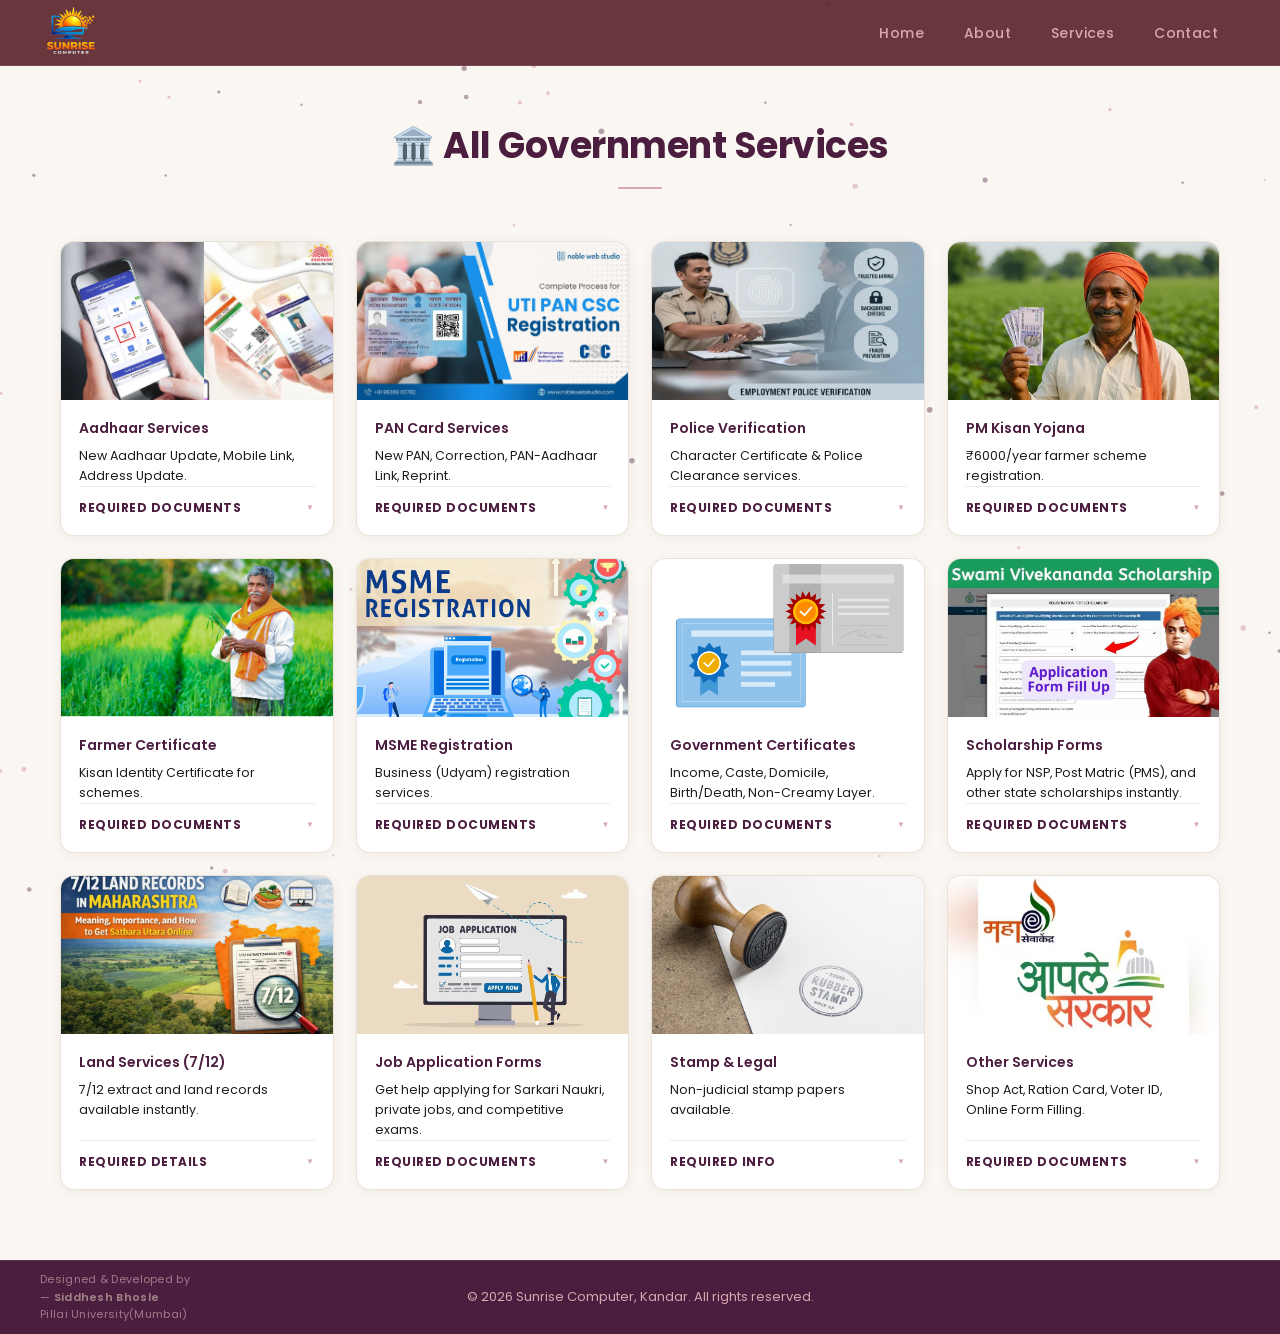
==== commit 3331fd09: "Made changes in address and added credits" ====
--- a/government.html
+++ b/government.html
@@ -241,7 +241,13 @@
 
   <!-- Footer -->
   <footer class="footer">
-    <p>© 2026 Sunrise Computer, Kandar. All rights reserved.</p>
+    <p class="footer-credit">
+      Designed & Developed by<br>
+      — <span>Siddhesh Bhosle</span><br>
+      Pillai University(Mumbai)
+    </p>
+    <p class="footer-copyright">© 2026 Sunrise Computer, Kandar. All rights reserved.</p>
+    <div class="footer-spacer"></div>
   </footer>
 
   <!-- Mobile Bottom Nav -->
--- a/css/style.css
+++ b/css/style.css
@@ -1049,7 +1049,8 @@
 
 /* Contact Form Below */
 .contact-form-container {
-  max-width: 620px; /* Reduced width to make the form look premium & minimal */
+  max-width: 620px;
+  /* Reduced width to make the form look premium & minimal */
   margin: 40px auto 0;
 }
 
@@ -1394,15 +1395,71 @@
 .footer {
   background: var(--wine);
   border-top: 1px solid rgba(199, 183, 163, 0.15);
-  text-align: center;
-  padding: 28px 20px;
+  padding: 10px 40px;
   position: relative;
   z-index: 10;
-}
-
-.footer p {
+  display: grid;
+  grid-template-columns: 1fr auto 1fr;
+  align-items: center;
+}
+
+.footer-credit {
+  grid-column: 1;
+  font-size: 11px;
+  color: var(--taupe);
+  opacity: 0.65;
+  margin: 0;
+  text-align: left;
+  line-height: 1.6;
+  letter-spacing: 0.3px;
+}
+
+.footer-credit span {
+  color: var(--cream);
+  font-weight: 600;
+  opacity: 0.85;
+}
+
+.footer-copyright {
+  grid-column: 2;
   font-size: 13px;
   color: var(--taupe);
+  margin: 0;
+  text-align: center;
+}
+
+.footer-spacer {
+  grid-column: 3;
+}
+
+@media (max-width: 768px) {
+  .footer {
+    grid-template-columns: 1fr;
+    gap: 8px;
+    padding: 16px 20px;
+  }
+
+  .footer-spacer {
+    display: none;
+  }
+
+  .footer-copyright {
+    grid-column: 1;
+    grid-row: 1;
+    text-align: center;
+    font-size: 12px;
+  }
+
+  .footer-credit {
+    grid-column: 1;
+    grid-row: 2;
+    text-align: center;
+    font-size: 9.5px;
+  }
+
+  .footer-credit br {
+    display: none;
+  }
 }
 
 /* ============================================
@@ -1693,6 +1750,7 @@
 }
 
 @media (hover: none) {
+
   /* Prevent sticky hover styles on touch devices */
   .contact-us:hover,
   .service-box:hover,
@@ -1706,23 +1764,27 @@
     transform: none !important;
     box-shadow: none !important;
   }
-  
+
   .form-submit-btn:hover {
     background: var(--wine) !important;
     color: var(--cream) !important;
   }
+
   .modal-btn:hover {
     background: var(--wine) !important;
     color: var(--cream) !important;
   }
+
   .contact-us:hover {
     background: var(--gold) !important;
     color: var(--wine) !important;
   }
+
   .service-btn:hover {
     background: transparent !important;
     color: var(--gold) !important;
   }
+
   .map-btn:hover {
     background: var(--wine) !important;
     color: var(--cream) !important;
@@ -1808,8 +1870,12 @@
    RESPONSIVE ANIMATION CONTROL (PHONES/TABLETS)
    ============================================ */
 @media (max-width: 768px) {
+
   /* Stop background blobs animation */
-  .blob, .blob-1, .blob-2, .blob-3 {
+  .blob,
+  .blob-1,
+  .blob-2,
+  .blob-3 {
     animation: none !important;
     transform: none !important;
     display: none !important;
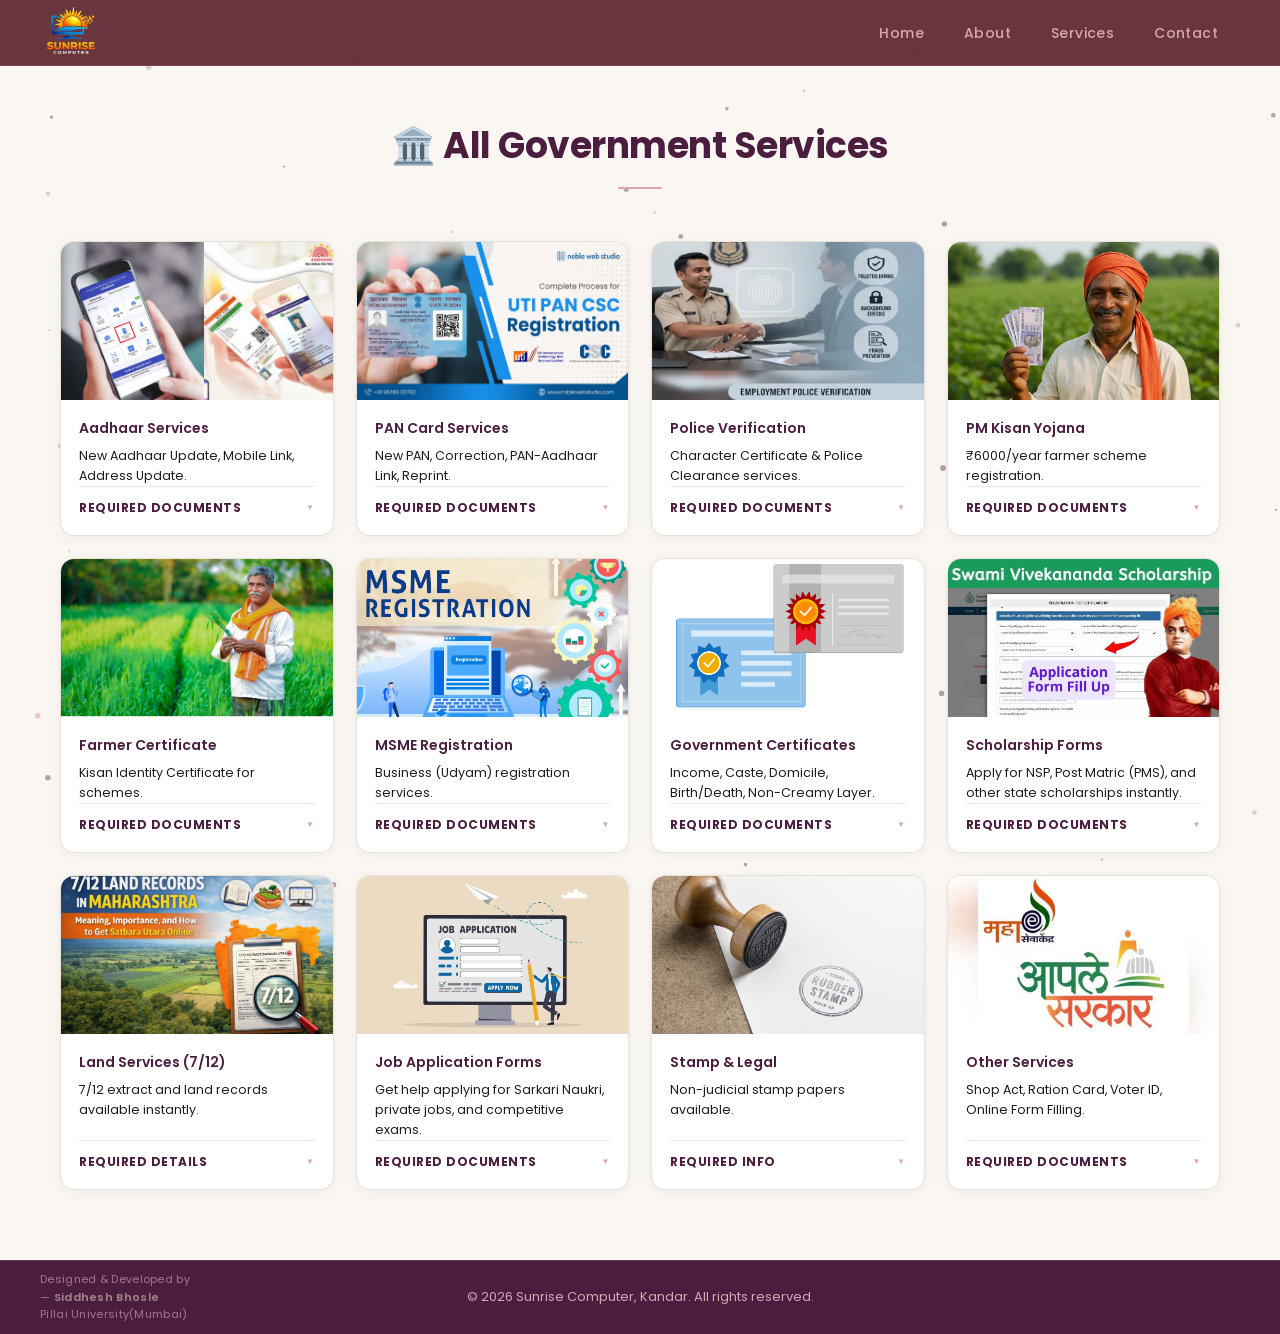
==== commit b4f1b599: "Made seo optimization" ====
--- a/government.html
+++ b/government.html
@@ -5,9 +5,29 @@
   <meta charset="UTF-8">
   <meta name="viewport" content="width=device-width, initial-scale=1.0">
   <title>Government Services — Sunrise Computer, Kandar</title>
+  <link rel="canonical" href="https://sunrisecomputerkandar.co.in/government.html">
+  <meta name="robots" content="index, follow">
+  <meta name="theme-color" content="#0F766E">
+  <!-- Open Graph -->
+  <meta property="og:type" content="website">
+  <meta property="og:title" content="Government Services | Sunrise Computer, Kandar">
+  <meta property="og:description"
+    content="Aadhaar, PAN, Certificates, PM Kisan, MSME Registration, Scholarships, Land Records and many other government services.">
+  <meta property="og:url" content="https://sunrisecomputerkandar.co.in/government.html">
+  <meta property="og:image" content="https://sunrisecomputerkandar.co.in/img/logo1.png">
+  <meta property="og:site_name" content="Sunrise Computer">
+  <meta property="og:locale" content="en_IN">
+
+  <!-- Twitter -->
+  <meta name="twitter:card" content="summary_large_image">
+  <meta name="twitter:title" content="Government Services | Sunrise Computer">
+  <meta name="twitter:description"
+    content="Aadhaar, PAN, Certificates, PM Kisan, Scholarships and many more government services.">
+  <meta name="twitter:image" content="https://sunrisecomputerkandar.co.in/img/logo1.png">
   <meta name="description"
     content="Government services at Sunrise Computer Kandar — Aadhaar, PAN, PM Kisan, MSME, Certificates, Scholarships, Police Verification and more.">
   <link rel="stylesheet" href="css/style.css">
+  <link rel="icon" href="img/logo1.png" type="image/png">
   <link href="https://fonts.googleapis.com/css2?family=Poppins:wght@300;400;500;600;700&display=swap" rel="stylesheet">
 </head>
 
